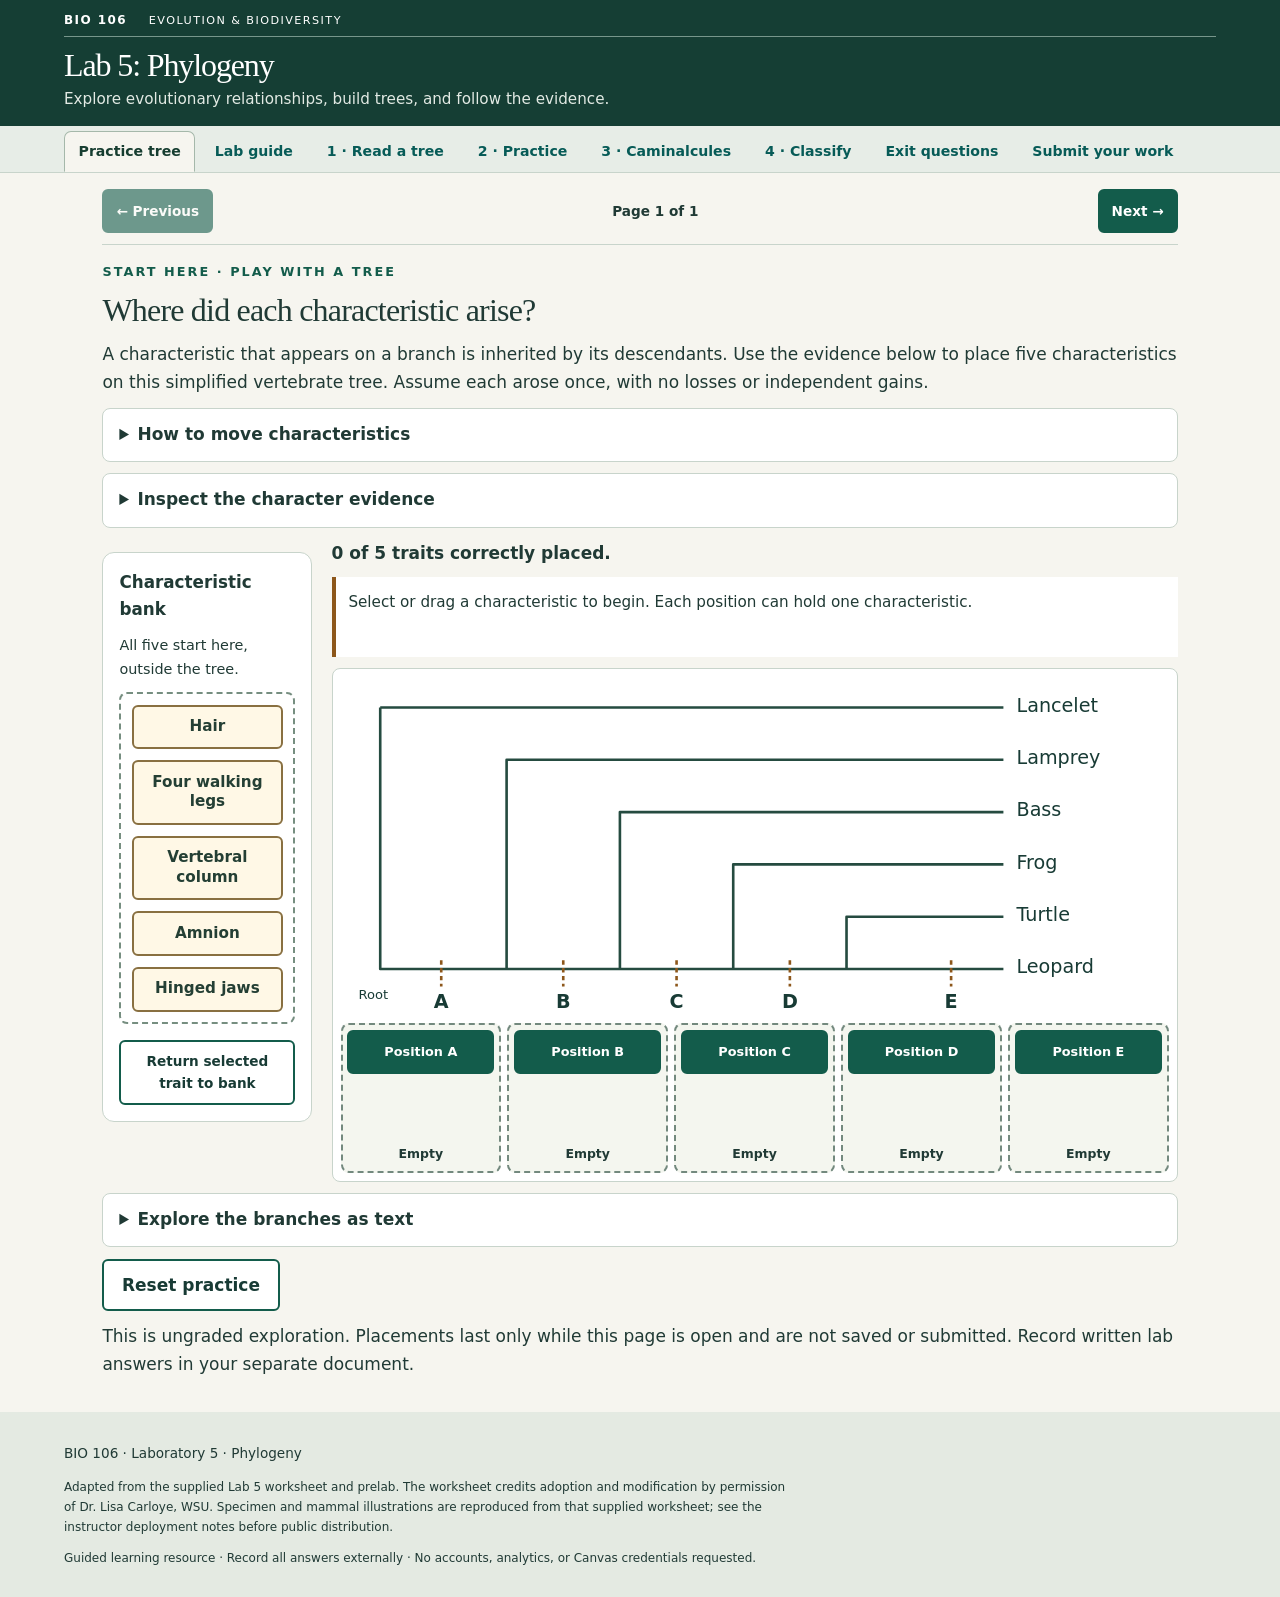
==== index.html @ 6ad08848 "Add Caminalcule tree exploration with specimen popups and hypothesis observations" ====
<!doctype html>
<html lang="en">
<head><meta charset="utf-8"><meta name="viewport" content="width=device-width, initial-scale=1"><meta name="description" content="BIO 106 interactive laboratory on phylogenetic trees, character matrices, and evolutionary hypotheses."><title>Lab 5 • Phylogeny | BIO 106</title><link rel="stylesheet" href="styles.css"><link rel="stylesheet" href="practice.css"><link rel="stylesheet" href="tabs.css"><script src="lab.js" defer></script><link rel="stylesheet" href="caminalcules.css"><script src="caminalcules.js" defer></script><script src="tabs.js" defer></script></head>
<body>
<a class="skip" href="#main">Skip to lab</a>
<header class="compact-banner"><div class="course">BIO 106 <span>EVOLUTION &amp; BIODIVERSITY</span></div><div class="hero"><h1>Lab 5: Phylogeny</h1><p class="lede">Explore evolutionary relationships, build trees, and follow the evidence.</p></div></header>
<nav aria-label="Lab sections"><a href="#warmup">Practice tree</a><a href="#start">Lab guide</a><a href="#read">1 · Read a tree</a><a href="#practice">2 · Practice</a><a href="#build">3 · Caminalcules</a><a href="#groups">4 · Classify</a><a href="#exit">Exit questions</a><a href="#submit">Submit your work</a></nav>
<main id="main">
<section id="warmup" aria-labelledby="warmup-title">
<p class="eyebrow">START HERE · PLAY WITH A TREE</p><h2 id="warmup-title">Where did each characteristic arise?</h2>
<p>A characteristic that appears on a branch is inherited by its descendants. Use the evidence below to place five characteristics on this simplified vertebrate tree. Assume each arose once, with no losses or independent gains.</p>
<details><summary>How to move characteristics</summary><p><strong>Drag a characteristic from the bank to a position A–E.</strong> Or click or tap a characteristic, then a position. With a keyboard, Tab to a characteristic and press Enter or Space, then Tab to a position and activate it. Feedback explains what your placement predicts. You can move traits again, return them to the bank, or reset.</p></details>
<details><summary>Inspect the character evidence</summary><ul><li>Vertebral column: lamprey, bass, frog, turtle, leopard.</li><li>Hinged jaws: bass, frog, turtle, leopard.</li><li>Four walking legs: frog, turtle, leopard.</li><li>Amnion: turtle, leopard.</li><li>Hair: leopard.</li></ul><p>Lancelet is the outgroup and lacks all five characteristics in this teaching dataset. Translate these observations into changes on branches.</p></details>
<noscript><p class="notice">Turn on JavaScript for moving traits and instant feedback. You can still use the evidence to work out each position externally, then compare with the labeled tree in Part 1.</p></noscript>
<div id="trait-practice-controls" hidden>
<div class="practice-workspace"><aside class="card practice-bank-panel" aria-label="Characteristics to place"><h3>Characteristic bank</h3><p>All five start here, outside the tree.</p><div id="trait-bank" class="trait-bank" aria-label="Characteristic bank"></div><button id="return-trait" type="button" class="secondary">Return selected trait to bank</button></aside><div class="practice-tree-panel">
<p id="trait-progress">0 of 5 traits correctly placed.</p><p id="trait-feedback" class="practice-feedback" role="status" aria-live="polite" aria-atomic="true">Select or drag a characteristic to begin. Each position can hold one characteristic.</p>
<div class="practice-diagram" role="region" aria-label="Practice tree with five placement positions"><div class="practice-tree">
<svg viewBox="0 0 950 390" role="img" aria-labelledby="pt-title pt-desc"><title id="pt-title">Vertebrate tree with five characteristic positions</title><desc id="pt-desc">The lancelet branches outside the vertebrates, then lamprey, bass, and frog branch in turn. Turtle and leopard are sisters. Positions A through E occur along the lower lineage from left to right. Their descendants are listed immediately after the diagram.</desc><g class="branches"><path d="M45 35V335H760M45 35H760M190 335V95H760M320 335V155H760M450 335V215H760M580 335V275H760"/></g><g class="tip-label"><text x="775" y="40">Lancelet</text><text x="775" y="100">Lamprey</text><text x="775" y="160">Bass</text><text x="775" y="220">Frog</text><text x="775" y="280">Turtle</text><text x="775" y="340">Leopard</text></g><g class="practice-guides"><path d="M115 325V355"/><text x="115" y="380" text-anchor="middle">A</text><path d="M255 325V355"/><text x="255" y="380" text-anchor="middle">B</text><path d="M385 325V355"/><text x="385" y="380" text-anchor="middle">C</text><path d="M515 325V355"/><text x="515" y="380" text-anchor="middle">D</text><path d="M700 325V355"/><text x="700" y="380" text-anchor="middle">E</text></g><text x="20" y="370" class="root-label">Root</text></svg>
<div class="trait-slot" data-trait-slot="0" style="left:12.105263157894736%"><button type="button" class="slot-target" aria-label="Place selected characteristic at A. Descendants: Lamprey, Bass, Frog, Turtle, Leopard.">Position A</button><div class="placed-trait"></div><span class="placement-status">Empty</span></div><div class="trait-slot" data-trait-slot="1" style="left:26.842105263157894%"><button type="button" class="slot-target" aria-label="Place selected characteristic at B. Descendants: Bass, Frog, Turtle, Leopard.">Position B</button><div class="placed-trait"></div><span class="placement-status">Empty</span></div><div class="trait-slot" data-trait-slot="2" style="left:40.526315789473685%"><button type="button" class="slot-target" aria-label="Place selected characteristic at C. Descendants: Frog, Turtle, Leopard.">Position C</button><div class="placed-trait"></div><span class="placement-status">Empty</span></div><div class="trait-slot" data-trait-slot="3" style="left:54.21052631578947%"><button type="button" class="slot-target" aria-label="Place selected characteristic at D. Descendants: Turtle, Leopard.">Position D</button><div class="placed-trait"></div><span class="placement-status">Empty</span></div><div class="trait-slot" data-trait-slot="4" style="left:73.68421052631578%"><button type="button" class="slot-target" aria-label="Place selected characteristic at E. Descendants: Leopard.">Position E</button><div class="placed-trait"></div><span class="placement-status">Empty</span></div>
</div></div></div></div>
<details><summary>Explore the branches as text</summary><ol><li>Position A: a gain here is inherited by Lamprey, Bass, Frog, Turtle, Leopard.</li><li>Position B: a gain here is inherited by Bass, Frog, Turtle, Leopard.</li><li>Position C: a gain here is inherited by Frog, Turtle, Leopard.</li><li>Position D: a gain here is inherited by Turtle, Leopard.</li><li>Position E: a gain here is inherited by Leopard.</li></ol><p>Follow the branching connections, not the spacing of names. Colored borders are accompanied by written status labels.</p></details>
<button id="reset-traits" type="button" class="secondary">Reset practice</button><p>This is ungraded exploration. Placements last only while this page is open and are not saved or submitted. Record written lab answers in your separate document.</p>
</div></section>

<section id="start"><p class="eyebrow">YOUR FIELD GUIDE</p><h2>From traits to evolutionary relationships</h2><p>By the end of this lab, you will interpret cladograms, distinguish ancestral and derived character states, use an outgroup, construct a character matrix and a tree, and evaluate monophyletic, paraphyletic, and polyphyletic groups. You will use homology, homoplasy, and parsimony to explain your hypotheses.</p><div class="two"><article class="card"><h3>How to work</h3><p>Open a separate answer document before you begin. Label your responses by part and question number, and create your matrices and tree drawings there. Work through the four parts in order.</p><p><strong>Type all answers outside this lab.</strong> Begin with the movable-characteristic practice tree, then follow the instructions, diagrams, and expandable explanations. Written responses stay in your separate document; practice placements are temporary and are not saved or submitted.</p></article><article class="card"><h3>Keep the original lab nearby</h3><ul><li><a href="https://wsu.instructure.com/courses/1933617/files/149938352?wrap=1" target="_blank" rel="noopener">Prelab reading (Canvas, new tab)</a></li><li><a href="https://wsu.instructure.com/courses/1933617/files/149938354?wrap=1" target="_blank" rel="noopener">Lab 5 worksheet (Canvas, new tab)</a></li></ul><p>These course files may require your WSU Canvas login. This online version adapts the worksheet activities; follow your instructor’s submission requirements.</p></article></div><h3>Before you begin</h3><p>Speciation occurs when populations become reproductively isolated and diverge. Descendants inherit traits from ancestors, but traits can also change or be lost. A phylogenetic tree is a testable hypothesis about those relationships, not a ladder of progress.</p><details><summary>Open the essential vocabulary</summary><dl><dt>Taxon (plural: taxa)</dt><dd>A named group of organisms, such as a species or genus.</dd><dt>Node</dt><dd>A branching point representing a common ancestral lineage.</dd><dt>Clade</dt><dd>An ancestor and all of its descendants. A branch can lead to a clade; a single branch alone is not the definition of a clade.</dd><dt>Sister groups</dt><dd>Two lineages that share an immediate common ancestor with each other.</dd><dt>Ancestral and derived states</dt><dd>Earlier and later states of a character relative to a particular comparison. A derived state for one group can be ancestral within a smaller group.</dd><dt>Outgroup</dt><dd>A related taxon outside the ingroup, used to help root the tree and infer ancestral states. It is not the living ancestor of the ingroup.</dd><dt>Homology</dt><dd>Similarity inherited from a common ancestor.</dd><dt>Homoplasy</dt><dd>Similarity arising through independent evolution or evolutionary reversal. Bird and bat wings as flight structures are a useful example; their underlying forelimb bones are homologous.</dd><dt>Parsimony</dt><dd>Comparing hypotheses by the number of character-state changes they require; fewer changes are preferred under this criterion, although this does not prove a tree is correct.</dd></dl></details></section>
<section id="read"><p class="eyebrow">PART 01 · INTERPRET</p><h2>Read the branches, not the tip order</h2><p>Trace two taxa back to their most recent shared node to compare relatedness. Rotating branches around a node changes the drawing, but not the relationships. Branch lengths in these cladograms do not measure time or amount of change.</p><figure class="card"><svg id="vertebrate-tree" viewBox="0 0 850 370" role="img" aria-labelledby="vt-title vt-desc"><title id="vt-title">Simplified vertebrate cladogram</title><desc id="vt-desc">Lancelet is the outgroup. Lamprey branches next, then bass, then frog. Turtle and leopard are sisters. Vertebral column arises after lancelet branches off, hinged jaws after lamprey, four walking legs after bass, amnion after frog, and hair on the leopard branch.</desc><g class="branches"><path d="M45 35V335H760M45 35H760M150 335V95H760M265 335V155H760M390 335V215H760M520 335V275H760"/></g><g class="tip-label"><text x="770" y="40">Lancelet</text><text x="770" y="100">Lamprey</text><text x="770" y="160">Bass</text><text x="770" y="220">Frog</text><text x="770" y="280">Turtle</text><text x="770" y="340">Leopard</text></g><g class="trait-label"><text x="65" y="365">Vertebral column</text><text x="190" y="315">Hinged jaws</text><text x="290" y="295">Four walking legs</text><text x="425" y="365">Amnion</text><text x="650" y="315">Hair</text></g><g class="ticks"><path d="M95 325V345M205 325V345M330 325V345M460 325V345M700 325V345"/></g></svg><figcaption>Simplified teaching tree adapted from the worksheet. Tick marks show inferred character changes. The topology is <code>(Lancelet,(Lamprey,(Bass,(Frog,(Turtle,Leopard)))))</code>.</figcaption></figure><details><summary>Read the tree as text</summary><p>The lancelet branches outside all five vertebrates. Lamprey branches outside bass, frog, turtle, and leopard. Bass branches outside frog, turtle, and leopard. Frog branches outside turtle and leopard; turtle and leopard share the most recent node shown. Vertebral column: all except lancelet. Hinged jaws: bass, frog, turtle, leopard. Four walking legs: frog, turtle, leopard. Amnion: turtle and leopard. Hair: leopard.</p><p>In this simplified dataset the lancelet has state 0 for each character: no vertebral column, no hinged jaws, no four walking legs, no amnion, and no hair. Absence is not always ancestral in other datasets.</p></details><div id="tree-checks" class="checks"><article class="check"><h3>1. Which taxon is the outgroup?</h3><p>Consider: Lancelet / Lamprey / Leopard.</p><p>Record your answer and reasoning in your separate document.</p><details><summary>Explore the explanation after you respond</summary><p>Lancelet. The lancelet branches outside the vertebrate ingroup. It helps polarize the character states.</p></details></article><article class="check"><h3>2. On the root-to-lancelet path, do any of the five mapped derived traits arise?</h3><p>Consider: Yes / No.</p><p>Record your answer and reasoning in your separate document.</p><details><summary>Explore the explanation after you respond</summary><p>No. None of the five changes is mapped on that path in this simplified tree.</p></details></article><article class="check"><h3>3. Does a vertebral column arise along the root-to-bass path?</h3><p>Consider: Yes / No.</p><p>Record your answer and reasoning in your separate document.</p><details><summary>Explore the explanation after you respond</summary><p>Yes. The bass lineage passes through the vertebral-column change.</p></details></article><article class="check"><h3>4. Does an amnion arise along the root-to-frog path?</h3><p>Consider: Yes / No.</p><p>Record your answer and reasoning in your separate document.</p><details><summary>Explore the explanation after you respond</summary><p>No. The frog branches before the amnion change in this tree.</p></details></article><article class="check"><h3>5. How should lamprey be scored for four walking legs?</h3><p>Consider: 0: absent / 1: present.</p><p>Record your answer and reasoning in your separate document.</p><details><summary>Explore the explanation after you respond</summary><p>0: absent. Lamprey retains state 0 for this character in the worksheet dataset.</p></details></article><article class="check"><h3>6. Which taxon is sister to leopard in this tree?</h3><p>Consider: Frog / Turtle / Bass.</p><p>Record your answer and reasoning in your separate document.</p><details><summary>Explore the explanation after you respond</summary><p>Turtle. Turtle and leopard share the most recent branching node shown. Tip position alone does not determine relatedness.</p></details></article></div><h3>Make the character matrix</h3><p>For this simplified tree, score each taxon: <strong>0</strong> = ancestral state (trait absent); <strong>1</strong> = derived state (trait present). Recreate the matrix below in your separate answer document and score all 30 cells. The dashes here mark cells to complete externally.</p><div class="table-wrap" tabindex="0" role="region" aria-label="Vertebrate character matrix, scroll horizontally if needed"><table><caption>Vertebrate character matrix — recreate and complete in your separate answer document</caption><thead><tr><th scope="col">Taxon</th><th scope="col">Vertebral column</th><th scope="col">Hinged jaws</th><th scope="col">Four walking legs</th><th scope="col">Amnion</th><th scope="col">Hair</th></tr></thead><tbody><tr><th scope="row">Lancelet</th><td><span aria-label="Record externally">—</span></td><td><span aria-label="Record externally">—</span></td><td><span aria-label="Record externally">—</span></td><td><span aria-label="Record externally">—</span></td><td><span aria-label="Record externally">—</span></td></tr><tr><th scope="row">Lamprey</th><td><span aria-label="Record externally">—</span></td><td><span aria-label="Record externally">—</span></td><td><span aria-label="Record externally">—</span></td><td><span aria-label="Record externally">—</span></td><td><span aria-label="Record externally">—</span></td></tr><tr><th scope="row">Bass</th><td><span aria-label="Record externally">—</span></td><td><span aria-label="Record externally">—</span></td><td><span aria-label="Record externally">—</span></td><td><span aria-label="Record externally">—</span></td><td><span aria-label="Record externally">—</span></td></tr><tr><th scope="row">Frog</th><td><span aria-label="Record externally">—</span></td><td><span aria-label="Record externally">—</span></td><td><span aria-label="Record externally">—</span></td><td><span aria-label="Record externally">—</span></td><td><span aria-label="Record externally">—</span></td></tr><tr><th scope="row">Turtle</th><td><span aria-label="Record externally">—</span></td><td><span aria-label="Record externally">—</span></td><td><span aria-label="Record externally">—</span></td><td><span aria-label="Record externally">—</span></td><td><span aria-label="Record externally">—</span></td></tr><tr><th scope="row">Leopard</th><td><span aria-label="Record externally">—</span></td><td><span aria-label="Record externally">—</span></td><td><span aria-label="Record externally">—</span></td><td><span aria-label="Record externally">—</span></td><td><span aria-label="Record externally">—</span></td></tr></tbody></table></div><details><summary>Explore how to check your matrix</summary><p>Trace each taxon from the root to its tip. Score 1 only if the path passes a mapped gain of the character. For example, bass has a vertebral column and hinged jaws but lacks the other three mapped traits in this dataset.</p></details><h3>Explain your inference</h3><p>In your separate document, explain how the outgroup helps you infer which states are ancestral.</p></section>
<section id="practice"><p class="eyebrow">PART 02 · INVESTIGATE</p><h2>Try the NOVA Evolution Lab</h2><p>The worksheet asks you to complete <strong>Missions 1 and 2</strong>. Open the activity, use guest access if available, and inspect traits with the magnifying glass. The original worksheet describes filled circles and a sidebar question as signs of a completed tree; the external interface may change.</p><p><a class="button" href="https://www.pbs.org/wgbh/nova/labs/lab/evolution/" target="_blank" rel="noopener">Open NOVA Evolution Lab ↗ <span class="sr-only">(new tab)</span></a></p><p>Capture evidence of both missions and upload it with your response file in Canvas. This lab does not upload or store screenshots.</p><h3>Record externally</h3><ol><li>Record completion evidence or screenshot file names for Missions 1 and 2.</li><li>Describe one tree you revised. Which trait changed your hypothesis?</li></ol><details><summary>If NOVA is unavailable or inaccessible</summary><p>Contact your instructor to agree on equivalent evidence. The guided activities here support tree interpretation and character-matrix practice, but do not certify NOVA mission completion. Describe the barrier and the work you completed in your separate answer document; do not record a mission as complete unless you completed it.</p></details></section>
<section id="build"><p class="eyebrow">PART 03 · CONSTRUCT</p><h2>Meet the Caminalcules</h2><p>These fictional organisms let you reason from visible evidence. Taxon A is the outgroup. Inspect each taxon on the left, then assign taxa to the tree on the right. Compare the observations and try alternative arrangements. There is no single graded placement: defend your hypothesis with evidence.</p><noscript><div class="specimens" id="specimens"><figure class="specimen"><img src="assets/image7.png" alt="Caminalcule A. See the text observation guide below for a feature description." loading="lazy"><figcaption>Taxon A · Outgroup</figcaption></figure><figure class="specimen"><img src="assets/image8.png" alt="Caminalcule I. See the text observation guide below for a feature description." loading="lazy"><figcaption>Taxon I</figcaption></figure><figure class="specimen"><img src="assets/image10.png" alt="Caminalcule G. See the text observation guide below for a feature description." loading="lazy"><figcaption>Taxon G</figcaption></figure><figure class="specimen"><img src="assets/image9.png" alt="Caminalcule F. See the text observation guide below for a feature description." loading="lazy"><figcaption>Taxon F</figcaption></figure><figure class="specimen"><img src="assets/image11.png" alt="Caminalcule E. See the text observation guide below for a feature description." loading="lazy"><figcaption>Taxon E</figcaption></figure><figure class="specimen"><img src="assets/image12.png" alt="Caminalcule D. See the text observation guide below for a feature description." loading="lazy"><figcaption>Taxon D</figcaption></figure></div><details><summary>Text observation guide for the specimens</summary><p>Use these descriptions alongside the images. They describe visible features, not a predetermined evolutionary order. If a feature is ambiguous, record uncertainty rather than inventing a state.</p><ul><li><strong>A:</strong> elongated oval body, one narrow stalk ending in a rectangular tip, small side protrusion, short dark curved body mark, dotted body edge; no visible rear flippers.</li><li><strong>I:</strong> oval body with long pointed projections around a central head, dark head spots, short curved body mark, dotted body edge, broad divided rear appendage.</li><li><strong>G:</strong> similar pointed head projections and central spotted head, short curved body mark, dotted body edge, two narrow pointed rear appendages.</li><li><strong>F:</strong> elongated body with two large dark bars and several small round body spots, a round-tipped stalk and branching head appendage, dotted edge, small lobed rear appendages.</li><li><strong>E:</strong> elongated body with two large dark bars and small round body spots, branching appendages on both sides of the head, dotted edge, small lobed rear appendages.</li><li><strong>D:</strong> elongated body with two large dark bars and several irregular dark body patches, branching appendages on both sides of the head, dotted edge, small lobed rear appendages.</li></ul></details><p>JavaScript is required to assign taxa and receive observations. Use these specimens to draw a hypothesis externally.</p></noscript>
<div id="cam-explorer" hidden>
<details><summary>How to explore and read the observations</summary><p>Hover over or focus a taxon for its description; tap selects it and shows its description. Press Escape to dismiss a popup. Drag a taxon onto a tip, or select the taxon and then activate a tip with click, tap, Enter, or Space. You can move taxa between tips and return them to the bank.</p><p>Tip 1 is the outgroup branch. Change the branching pattern to compare three possible scaffolds; these examples do not cover every possible tree. Keep written reasoning, your own matrix, and your final tree in your separate document. Placements are temporary.</p><p>Observations use five illustrative binary characters: rear appendages, pointed head projections, two dark body bars, small round body spots, and branching appendages on both sides of the head. These are provisional visual scores, not an answer key. They omit differences such as broad versus narrow rear appendages. Recheck features against the images and your own definitions.</p></details>
<div class="cam-workspace"><aside aria-label="Caminalcule taxon bank"><div id="cam-bank" class="cam-bank"></div><div class="cam-bank-actions"><button id="cam-return" type="button" class="secondary">Return selected taxon</button><button id="cam-reset" type="button" class="secondary">Reset exploration</button></div></aside>
<div class="cam-tree-area"><div class="cam-shape-controls"><button id="cam-shape" type="button" class="secondary">Change branching pattern</button><span id="cam-shape-label"></span></div><div id="cam-canvas" class="cam-canvas"></div><details><summary>Read the current tree as text</summary><div id="cam-tree-text"></div></details></div></div>
<div id="cam-observations" class="cam-feedback" role="status" aria-live="polite" aria-atomic="true"></div></div><h3>1. Define observable characters</h3><p>Choose up to eight binary characters; use as many as you need. Define both states precisely. Example: “rear appendages: 0 = absent, 1 = present.” Do not equate 0 with ancestral until you have compared the outgroup. Avoid counting the same feature twice.</p><p>In your separate document, number your characters and list each character name, its state 0 definition, and its state 1 definition.</p><h3>2. Score your specimens</h3><p>Recreate this matrix in your separate document. Score 0 or 1 using your definitions, or “?” for unknown or uncertain. Columns correspond to your numbered characters; omit unused columns.</p><div class="table-wrap" tabindex="0" role="region" aria-label="Caminalcule character matrix, scroll horizontally if needed"><table><caption>Caminalcule character matrix — recreate and complete in your separate answer document</caption><thead><tr><th scope="col">Taxon</th><th scope="col">Character 1</th><th scope="col">Character 2</th><th scope="col">Character 3</th><th scope="col">Character 4</th><th scope="col">Character 5</th><th scope="col">Character 6</th><th scope="col">Character 7</th><th scope="col">Character 8</th></tr></thead><tbody><tr><th scope="row">A</th><td><span aria-label="Record externally">—</span></td><td><span aria-label="Record externally">—</span></td><td><span aria-label="Record externally">—</span></td><td><span aria-label="Record externally">—</span></td><td><span aria-label="Record externally">—</span></td><td><span aria-label="Record externally">—</span></td><td><span aria-label="Record externally">—</span></td><td><span aria-label="Record externally">—</span></td></tr><tr><th scope="row">I</th><td><span aria-label="Record externally">—</span></td><td><span aria-label="Record externally">—</span></td><td><span aria-label="Record externally">—</span></td><td><span aria-label="Record externally">—</span></td><td><span aria-label="Record externally">—</span></td><td><span aria-label="Record externally">—</span></td><td><span aria-label="Record externally">—</span></td><td><span aria-label="Record externally">—</span></td></tr><tr><th scope="row">G</th><td><span aria-label="Record externally">—</span></td><td><span aria-label="Record externally">—</span></td><td><span aria-label="Record externally">—</span></td><td><span aria-label="Record externally">—</span></td><td><span aria-label="Record externally">—</span></td><td><span aria-label="Record externally">—</span></td><td><span aria-label="Record externally">—</span></td><td><span aria-label="Record externally">—</span></td></tr><tr><th scope="row">F</th><td><span aria-label="Record externally">—</span></td><td><span aria-label="Record externally">—</span></td><td><span aria-label="Record externally">—</span></td><td><span aria-label="Record externally">—</span></td><td><span aria-label="Record externally">—</span></td><td><span aria-label="Record externally">—</span></td><td><span aria-label="Record externally">—</span></td><td><span aria-label="Record externally">—</span></td></tr><tr><th scope="row">E</th><td><span aria-label="Record externally">—</span></td><td><span aria-label="Record externally">—</span></td><td><span aria-label="Record externally">—</span></td><td><span aria-label="Record externally">—</span></td><td><span aria-label="Record externally">—</span></td><td><span aria-label="Record externally">—</span></td><td><span aria-label="Record externally">—</span></td><td><span aria-label="Record externally">—</span></td></tr><tr><th scope="row">D</th><td><span aria-label="Record externally">—</span></td><td><span aria-label="Record externally">—</span></td><td><span aria-label="Record externally">—</span></td><td><span aria-label="Record externally">—</span></td><td><span aria-label="Record externally">—</span></td><td><span aria-label="Record externally">—</span></td><td><span aria-label="Record externally">—</span></td><td><span aria-label="Record externally">—</span></td></tr></tbody></table></div><h3>TA check-in</h3><p>Discuss your character definitions and scores with your TA before building the tree. Record feedback and revisions in your separate document.</p><h3>3. Record your branching hypothesis</h3><ol><li>In your answer document, drawing tool, or on paper, start with the six taxa. Keep A separate as the outgroup.</li><li>Use your matrix to identify a pair supported as sister taxa. Connect them at a node.</li><li>Compare the remaining taxa and clades. Join two lineages at each node; revise your hypothesis as needed.</li><li>Join A to the ingroup at the root. Label every taxon and node.</li><li>Add tick marks and labels for character-state changes on internal and terminal branches. Identify each branch by its descendant taxa.</li></ol><details><summary>Explore how tree notation works</summary><p>In the example <code>(Outgroup,((P,Q),R))</code>, P and Q are sisters. Their clade is sister to R, and the outgroup branches outside all three. These placeholder taxa demonstrate notation; they do not prescribe a Caminalcule answer.</p></details><h3>4. Test and explain your hypothesis</h3><ol><li>Count the character-state changes required by your tree. Compare a competing topology using the same character scores and the parsimony criterion.</li><li>Identify any convergence or reversal, or explain why none is required. Explain how unknown scores limit your conclusions.</li><li>Predict a trait combination for a newly discovered Caminalcule that would support placement in one of your clades. What evidence could challenge your tree?</li></ol><p>Include the labeled tree, character mapping, comparison, and prediction in your separate answer document.</p></section>
<section id="groups"><p class="eyebrow">PART 04 · CLASSIFY</p><h2>Which groups tell an evolutionary story?</h2><p><strong>Monophyletic:</strong> an ancestor and all descendants. <strong>Paraphyletic:</strong> an ancestor and some, but not all, descendants. <strong>Polyphyletic:</strong> a grouping assembled from separate lineages that excludes their most recent common ancestor as a member. All organisms ultimately share ancestry; polyphyletic does not mean “no common ancestor.”</p><figure class="card"><img src="assets/image14.jpeg" alt="Mammal tree with even-toed ungulates, hippopotamuses, cetaceans, seals, bears, and other carnivores. Complete relationships and highlighted groups are described below." class="mammals"><figcaption>Worksheet mammal example. Read the descriptions below for the relationships and grouping boundaries.</figcaption></figure><p>The tree separates an ungulate lineage from a carnivore lineage. Within the ungulate lineage, other even-toed ungulates are sister to hippopotamuses plus cetaceans. Within carnivores, seals are sister to bears plus other carnivores. All three ungulate tips plus their ancestor form a clade. Excluding cetaceans from that group makes it paraphyletic. Grouping cetaceans with seals for aquatic adaptations makes a polyphyletic group.</p><div id="group-checks" class="checks"><article class="check"><h3>1. Other even-toed ungulates + hippopotamuses + cetaceans, including their ancestor:</h3><p>Consider: Monophyletic / Paraphyletic / Polyphyletic.</p><p>Record your answer and reasoning in your separate document.</p><details><summary>Explore the explanation after you respond</summary><p>Monophyletic. This includes the ancestor and all descendants of that node in the example.</p></details></article><article class="check"><h3>2. That same ancestral group with cetaceans excluded:</h3><p>Consider: Monophyletic / Paraphyletic / Polyphyletic.</p><p>Record your answer and reasoning in your separate document.</p><details><summary>Explore the explanation after you respond</summary><p>Paraphyletic. The grouping retains the ancestor but leaves out a descendant lineage.</p></details></article><article class="check"><h3>3. Cetaceans + seals grouped by independently evolved aquatic adaptations:</h3><p>Consider: Monophyletic / Paraphyletic / Polyphyletic.</p><p>Record your answer and reasoning in your separate document.</p><details><summary>Explore the explanation after you respond</summary><p>Polyphyletic. This grouping combines separate lineages using homoplastic features and excludes their most recent common ancestor as a group member.</p></details></article><article class="check"><h3>4. Hair inherited by humans and dogs from their common ancestor is:</h3><p>Consider: Homology / Homoplasy.</p><p>Record your answer and reasoning in your separate document.</p><details><summary>Explore the explanation after you respond</summary><p>Homology. Their hair is similar because of inheritance from a shared ancestor.</p></details></article><article class="check"><h3>5. A lineage loses a derived feature and returns to an earlier state. This is:</h3><p>Consider: A reversal, a form of homoplasy / Proof it is the outgroup.</p><p>Record your answer and reasoning in your separate document.</p><details><summary>Explore the explanation after you respond</summary><p>A reversal, a form of homoplasy. An ancestral-looking state can arise through reversal. Outgroup status depends on relationships, not appearance alone.</p></details></article></div><h3>Record externally</h3><ol><li>List the taxonomic ranks from most to least inclusive, starting with Domain and Kingdom.</li><li>Explain why modern classifications aim to recognize monophyletic groups.</li></ol><details><summary>Review the rank order after you respond</summary><p>Domain → Kingdom → Phylum → Class → Order → Family → Genus → Species.</p></details></section>
<section id="exit"><p class="eyebrow">EXIT QUESTIONS · APPLY</p><h2>Use evidence to explain your tree</h2><p>Write these responses in your separate document for instructor review. There is no answer reveal for these questions. This is a redrawn version of the worksheet’s A–G topology with <strong>explicit node and trait labels</strong> for the online questions.</p><figure class="card"><svg viewBox="0 0 800 370" role="img" aria-labelledby="exit-title exit-desc"><title id="exit-title">Exit question tree with seven taxa</title><desc id="exit-desc">Node 1 splits A from all other taxa. Node 2 splits B plus C from D plus E plus F plus G. Node 3 splits B from C. Node 4 splits G from D plus E plus F. Node 5 splits F from D plus E. Node 6 splits D from E. Trait 1 arises on the branch from node 2 to node 4. Trait 2 arises on the branch from node 5 to node 6.</desc><g class="branches"><path d="M50 40V330H400V285M50 40H90M400 285H200V90M200 90H160V40M200 90H240V40M400 285H570V235M570 235H730V40M570 235H490V180M490 180H650V40M490 180H410V90M410 90H370V40M410 90H450V40"/></g><g class="tip-label"><text x="83" y="28">A</text><text x="153" y="28">B</text><text x="233" y="28">C</text><text x="363" y="28">D</text><text x="443" y="28">E</text><text x="643" y="28">F</text><text x="723" y="28">G</text></g><g class="node-label"><text x="410" y="350">Node 1</text><text x="405" y="280">Node 2</text><text x="165" y="120">Node 3</text><text x="580" y="255">Node 4</text><text x="500" y="200">Node 5</text><text x="375" y="80">Node 6</text></g><g class="ticks"><path d="M475 275V295M400 135H420"/></g><g class="trait-label"><text x="470" y="315">Trait 1</text><text x="425" y="145">Trait 2</text></g></svg><figcaption>Topology: <code>(A,((B,C),(((D,E),F),G)))</code>. Trait 1 occurs between nodes 2 and 4; trait 2 between nodes 5 and 6. Assume no losses or independent gains of these traits.</figcaption></figure><details><summary>Node relationships in text</summary><ul><li>Node 1: A and the lineage containing B–G.</li><li>Node 2: the B–C lineage and the D–G lineage.</li><li>Node 3: B and C.</li><li>Node 4: G and the D–E–F lineage.</li><li>Node 5: F and the D–E lineage.</li><li>Node 6: D and E.</li></ul></details><ol><li>Which node is the most recent common ancestor of B and C?</li><li>Which node is the most recent common ancestor of A and B?</li><li>Which species is the outgroup? Explain how you know.</li><li>List all species that inherit trait 1.</li><li>List all species that inherit trait 2.</li><li>Which species is/are most closely related to E? Explain using the node relationships.</li><li>Which species is/are most closely related to F? Explain why tip spacing does not determine the answer.</li><li>Define a monophyletic group on this tree. List every taxon and labeled node included, and explain its boundary.</li><li>Define a paraphyletic group on this tree. List its taxa and included nodes, and identify the excluded descendant lineage(s).</li><li>Propose a polyphyletic grouping on this tree. List its taxa and any included nodes, identify the excluded common ancestral node, and explain your reasoning.</li></ol></section>
<section id="submit"><p class="eyebrow">FINISH · SUBMIT YOUR EVIDENCE</p><h2>Bring your reasoning to Canvas</h2><p>Review your separate answer document. Include labeled responses for each part, both character matrices, your Caminalcule tree with mapped changes, your parsimony comparison and prediction, and all exit responses.</p><p>Save that document and submit it through your Canvas assignment with NOVA Missions 1 and 2 evidence and any additional materials your instructor requests. Follow your instructor’s file-format and submission requirements.</p><p>This lab page contains no response fields and does not collect, store, or submit student answers.</p></section>
</main><footer><p>BIO 106 · Laboratory 5 · Phylogeny</p><p>Adapted from the supplied Lab 5 worksheet and prelab. The worksheet credits adoption and modification by permission of Dr. Lisa Carloye, WSU. Specimen and mammal illustrations are reproduced from that supplied worksheet; see the instructor deployment notes before public distribution.</p><p>Guided learning resource · Record all answers externally · No accounts, analytics, or Canvas credentials requested.</p></footer>
</body></html>
---- styles.css ----
:root{color-scheme:light;--ink:#183b35;--accent:#135c4b;--paper:#f6f5ef;--line:#c8d4cb;--gold:#efbe62}*{box-sizing:border-box}html{scroll-behavior:auto;scroll-padding-top:1rem}body{margin:0;background:var(--paper);color:#203a35;font:17px/1.65 system-ui,-apple-system,"Segoe UI",sans-serif}a{color:#075b57;text-underline-offset:.2em}a:hover{text-decoration-thickness:3px}button,input,select,textarea{font:inherit}button,.button{display:inline-block;min-height:44px;padding:.65rem 1.1rem;border:2px solid var(--accent);border-radius:6px;background:var(--accent);color:white;font-weight:650;text-decoration:none;cursor:pointer}button:hover,.button:hover{background:#0b4437}button:disabled{opacity:.6;cursor:not-allowed}button.secondary{background:white;color:var(--ink)}:focus-visible{outline:3px solid #974700;outline-offset:4px}.skip{position:absolute;left:1rem;top:-100px;z-index:10;background:white;padding:1rem}.skip:focus{top:1rem}header{position:relative;overflow:hidden;background:#153e34;color:#fff;padding:2rem max(5vw,1.2rem) 4rem}.course{font-weight:800;letter-spacing:.12em;border-bottom:1px solid #77968b;padding-bottom:1.3rem}.course span{font-weight:400;font-size:.75rem;margin-left:1rem}.hero{position:relative;z-index:1;max-width:680px;padding-top:2.2rem}.eyebrow{font-size:.8rem;letter-spacing:.16em;font-weight:800;color:var(--accent);margin:0 0 .8rem}header .eyebrow{color:#f4ce87}h1{font:clamp(3rem,6.5vw,5.5rem)/1.04 Georgia,serif;letter-spacing:-.035em;margin:0 0 1.4rem}h2{font:clamp(1.9rem,3.3vw,2.7rem)/1.16 Georgia,serif;margin:.2rem 0 1.4rem;letter-spacing:-.025em}h3{font-size:1.18rem;margin:1.8rem 0 .6rem}.lede{max-width:580px;font-size:1.16rem;color:#e2eae4}.tags{display:flex;gap:.7rem;flex-wrap:wrap;margin-top:1.8rem}.tags span{border:1px solid #8aa89c;border-radius:30px;padding:.25rem 1rem;font-size:.85rem}.hero-tree{position:absolute;right:3%;bottom:20px;width:36%;max-width:440px;opacity:.28}.hero-tree path{fill:none;stroke:#dfc288;stroke-width:3}.hero-tree circle{fill:#efbe62}nav{display:flex;gap:1.1rem;flex-wrap:wrap;padding:1.2rem max(5vw,1.2rem);background:#fff;border-bottom:1px solid var(--line);font-size:.88rem;font-weight:700}nav a{padding:.3rem 0}main{max-width:1120px;margin:auto;padding:0 1.4rem}section{padding:3.8rem 0;border-bottom:1px solid var(--line)}section>p{max-width:85ch}.two{display:grid;grid-template-columns:1fr 1fr;gap:1.2rem}.card{background:#fff;border:1px solid var(--line);border-radius:12px;padding:1.5rem;margin:1.4rem 0}.card h3:first-child{margin-top:0}figure{margin:1.5rem 0}figcaption{font-size:.9rem;margin-top:1rem;color:#445c55}svg{width:100%;height:auto}.branches path{fill:none;stroke:#254b40;stroke-width:3;stroke-linejoin:round}.ticks path{stroke:#a9541a;stroke-width:5}.tip-label{font:17px system-ui;fill:#183b35}.trait-label{font:14px system-ui;fill:#794014}.node-label{font:14px system-ui;fill:#183b35}code{white-space:normal;overflow-wrap:anywhere;font-size:.92em}details{border:1px solid var(--line);border-radius:8px;padding:1rem 1.2rem;margin:1.3rem 0;background:#fff}summary{cursor:pointer;font-weight:700;min-height:30px}dt{font-weight:750;margin-top:1rem}dd{margin-left:0}.checks{display:grid;grid-template-columns:1fr 1fr;gap:1rem}.check{border-left:4px solid #b9c9bc;background:#fff;padding:1.2rem}.check fieldset{border:0;padding:0;margin:0}.check legend{font-weight:700;margin-bottom:.7rem}.option{display:block;font-weight:400;margin:.4rem 0}.option input{margin-right:.6rem}.feedback{margin-bottom:0;font-weight:600}.table-wrap{overflow-x:auto;margin:1.2rem 0;border:1px solid var(--line);border-radius:8px}table{border-collapse:collapse;width:100%;background:#fff}caption{text-align:left;padding:1rem;font-weight:750;background:#e6eee7}th,td{border:1px solid var(--line);padding:.65rem;text-align:center}th[scope=row]{text-align:left}th{font-size:.9rem}td select{min-width:60px}label{display:block;font-weight:650;margin:1.2rem 0 .45rem}textarea,input:not([type=checkbox]):not([type=radio]),select{border:1px solid #748d83;border-radius:5px;background:#fff;color:#203a35;padding:.6rem}textarea,input:not([type=checkbox]):not([type=radio]){width:100%;max-width:100%}textarea{resize:vertical;min-height:90px}input[type=checkbox],input[type=radio]{width:20px;height:20px;vertical-align:middle;accent-color:var(--accent)}.actions{display:flex;flex-wrap:wrap;gap:.7rem;margin:1rem 0}.specimens{display:grid;grid-template-columns:repeat(3,1fr);gap:1rem}.specimen{background:#fff;border:1px solid var(--line);border-radius:10px;padding:1rem;text-align:center}.specimen img{width:100%;height:220px;object-fit:contain}.specimen figcaption{font-weight:750;color:var(--ink)}.char-row{display:grid;grid-template-columns:2rem 1fr 1fr 1fr;gap:.7rem;align-items:end;margin:.7rem 0}.char-row label{font-size:.85rem;margin:0}.char-row input{font-size:.95rem}.mammals{display:block;max-width:600px;width:100%;margin:auto;image-rendering:auto}#cam-tree ul{border-left:2px solid #87a494;padding-left:1.7rem;margin:.4rem 0;list-style:none}#cam-tree li{padding:.25rem 0}#cam-tree .tree-node{font-weight:700}footer{background:#e4eae2;padding:2rem max(5vw,1.2rem);font-size:.85rem}footer p{max-width:95ch}.notice{background:#fff0ce;padding:1rem;border:2px solid #966423}.sr-only{position:absolute;width:1px;height:1px;padding:0;margin:-1px;overflow:hidden;clip:rect(0,0,0,0);white-space:nowrap;border:0}@media(max-width:720px){.two,.checks{grid-template-columns:1fr}.hero-tree{opacity:.12;width:70%;right:-15%}.course span{display:block;margin:.5rem 0 0}.specimens{grid-template-columns:1fr 1fr}.char-row{grid-template-columns:2rem 1fr}.char-row label{grid-column:2}header{padding-bottom:2.5rem}section{padding:2.5rem 0}.card{padding:1rem}}@media(max-width:420px){.specimens{grid-template-columns:1fr}}@media print{body{background:white;color:black;font-size:11pt}header{background:white;color:black;padding:0}.course,.tags,.hero-tree,nav,.skip,button,.button,#restore,label[for=restore],#confirm-clear{display:none}header .eyebrow,.lede{color:black}h1{font-size:30pt}main{padding:0}section{padding:1rem 0;break-before:auto}h2,h3{break-after:avoid}.card,figure,.check{break-inside:avoid;border-color:#aaa}textarea{height:auto;min-height:5rem;overflow:visible}.print-answer{white-space:pre-wrap;border:1px solid #aaa;padding:.6rem;overflow-wrap:anywhere}details{display:block}footer{background:white}svg{max-height:340px}.table-wrap{overflow:visible}th,td{padding:.3rem}.checks{display:block}.specimen img{height:140px}}
/* Compact course banner keeps the activity near the top of the page. */
@media screen{
  header.compact-banner{padding:.75rem max(5vw,1.2rem) 1rem}
  .compact-banner .course{font-size:.75rem;line-height:1.4;padding-bottom:.45rem}
  .compact-banner .course span{font-size:.7rem}
  .compact-banner .hero{padding-top:.6rem;max-width:none}
  .compact-banner h1{font-size:clamp(1.6rem,3vw,2rem);line-height:1.15;margin:0}
  .compact-banner .lede{font-size:.95rem;line-height:1.4;margin:.35rem 0 0;max-width:none}
  nav{padding:.6rem max(5vw,1.2rem);gap:.35rem 1.1rem}
}
---- practice.css ----
.practice-workspace{display:grid;grid-template-columns:210px minmax(0,1fr);gap:1.2rem;align-items:start}
.practice-bank-panel.card{margin:0;padding:1rem}
.practice-bank-panel h3{font-size:1.05rem}
.practice-bank-panel p{font-size:.9rem}
.practice-bank-panel>button{width:100%;font-size:.85rem;padding:.5rem}
.trait-bank{display:flex;flex-direction:column;gap:.7rem;min-height:80px;padding:.65rem;border:2px dashed #768e80;border-radius:8px;margin-bottom:1rem}
.trait-bank .trait-token{width:100%;padding:.65rem .4rem;font-size:.95rem}
.practice-tree-panel{min-width:0}
.practice-tree-panel #trait-progress{margin-top:0;font-weight:700}
.trait-token{background:#fff8e6;color:#243f34;border-color:#897041;cursor:grab;white-space:normal;line-height:1.3}
.trait-token:hover{background:#f6e4b6;color:#243f34}
.trait-token[aria-pressed=true]{background:#193f34;color:#fff;outline:3px solid #974700;outline-offset:3px}
.practice-tree{display:grid;grid-template-columns:repeat(5,minmax(0,1fr));gap:.4rem;min-width:0;background:#fff;padding:.5rem;border:1px solid var(--line);border-radius:8px}
.practice-tree svg{display:block;grid-column:1/-1;width:100%;height:auto}
.practice-tree .tip-label{font-size:22px}
.practice-guides text{fill:#183b35;font:700 22px system-ui}
.practice-guides path{stroke:#8d571b;stroke-width:3;stroke-dasharray:5 4;fill:none}
.root-label{font:15px system-ui;fill:#183b35}
.trait-slot{min-width:0;min-height:150px;border:2px dashed #73897e;border-radius:8px;background:#f4f6ef;padding:.3rem;text-align:center}
.slot-target{font-size:.8rem;padding:.35rem .1rem;width:100%;overflow-wrap:anywhere}
.placed-trait{min-height:56px;margin:.5rem 0}
.placed-trait .trait-token{width:100%;padding:.4rem .15rem;font-size:.8rem;overflow-wrap:anywhere}
.placement-status{display:block;font-size:.78rem;font-weight:700;line-height:1.3}
.placement-correct{border:3px solid #176346;background:#edf6ed}
.placement-incorrect{border:3px solid #995319;background:#fff4e9}
.practice-feedback{padding:.8rem;border-left:4px solid #8d571b;background:#fff;min-height:5rem;font-size:.95rem}
@media(max-width:800px){.practice-workspace{grid-template-columns:170px minmax(0,1fr);gap:.7rem}.practice-bank-panel.card{padding:.7rem}.practice-tree{grid-template-columns:repeat(3,minmax(0,1fr))}}
@media(max-width:560px){.practice-workspace{grid-template-columns:minmax(0,1fr)}.practice-tree{grid-template-columns:repeat(2,minmax(0,1fr))}.practice-tree .tip-label{font-size:26px}}
@media print{#warmup .table-wrap{overflow:hidden}.practice-tree{min-width:0}.trait-slot{display:none}.practice-tree svg{max-height:none}.practice-feedback{display:none}}
---- tabs.css ----
[hidden]{display:none!important}
.tabbed-lab nav[role=tablist]{gap:.3rem;padding-top:.3rem;padding-bottom:0;background:#e7ede7;align-items:stretch}
[role=tab]{padding:.65rem .85rem;border:1px solid transparent;border-radius:7px 7px 0 0;text-decoration:none;line-height:1.3}
[role=tab][aria-selected=true]{background:var(--paper);border-color:#a5b8aa;border-bottom-color:var(--paper);color:#163d30}
[role=tab]:hover{background:#d7e3d8}
.tabbed-lab section{padding:1rem 0 1.5rem;border:0;min-width:0}
.page-controls{display:flex;gap:1rem;align-items:center;justify-content:space-between;margin:0 0 1rem;padding-bottom:.65rem;border-bottom:1px solid var(--line)}
.page-controls button{font-size:.85rem;padding:.35rem .75rem;min-height:44px}
.page-controls span{font-size:.85rem;font-weight:650}
.lab-page h2{font-size:clamp(1.5rem,2.7vw,2rem);margin-bottom:.7rem}
.lab-page>h3:first-child{margin-top:.4rem}
.lab-page p{margin:.65rem 0}
.lab-page .card{margin:.8rem 0;padding:1rem}
.lab-page details{margin:.7rem 0;padding:.7rem 1rem}
.lab-page figure svg{display:block;max-height:310px}
.lab-page .specimen img{height:140px}
.lab-page .mammals{max-height:280px;object-fit:contain}
.tabbed-lab footer{padding:1rem max(5vw,1.2rem)}
.tabbed-lab footer p:not(:first-child){font-size:.75rem}
.lab-page .practice-tree svg{max-height:none}
@media print{.page-controls{display:none}.lab-page{break-before:page}.tabbed-lab section{padding:1rem 0}}
---- caminalcules.css ----
.cam-workspace{display:grid;grid-template-columns:190px minmax(0,1fr);gap:1rem;align-items:start}
.cam-bank{display:flex;flex-direction:column;gap:.4rem;min-height:100px;border:2px dashed #81998a;padding:.5rem;border-radius:8px}
.taxon-card{position:relative;min-width:0}
.taxon-token{display:flex;align-items:center;gap:.5rem;width:100%;padding:.3rem;background:white;color:#183b35;border:1px solid #81998a;font-size:.85rem;line-height:1.2;text-align:left;cursor:grab}
.taxon-token img{width:42px;height:50px;object-fit:contain;background:white}
.taxon-token:hover{background:#eef4ec;color:#183b35}
.taxon-token[aria-pressed=true]{outline:3px solid #974700;outline-offset:2px;background:#f8edd0}
.taxon-description{display:none;position:absolute;left:0;top:100%;z-index:20;width:min(290px,75vw);padding:.8rem;background:#173d33;color:white;border:2px solid #ebd699;border-radius:6px;font-size:.9rem;line-height:1.5;box-shadow:0 4px 12px #0003;text-align:left}
.taxon-card:hover>.taxon-description,.taxon-card:focus-within>.taxon-description{display:block}
.taxon-card.dismissed>.taxon-description{display:none}
.cam-tree-area{min-width:0}
.cam-canvas{position:relative;aspect-ratio:800/450;background:white;border:1px solid var(--line);border-radius:8px}
.lab-page .cam-canvas svg{display:block;position:absolute;inset:0;width:100%;height:100%;max-height:none}
.cam-branch{stroke:#264b3d;stroke-width:3;fill:none}
.cam-tip{position:absolute;left:71.25%;right:1%;display:flex;align-items:center;gap:.3rem;transform:translateY(-50%);min-height:44px}
.cam-tip-target{font-size:.75rem;padding:.3rem;min-width:44px;flex:none}
.cam-tip .taxon-card{flex:1}
.cam-tip .taxon-token{font-size:.75rem;padding:.15rem;gap:.15rem}
.cam-tip .taxon-token img{width:26px;height:36px}
.cam-tip .taxon-description{left:auto;right:0}
.cam-empty{font-size:.8rem;color:#526b60}
.cam-bank-actions button{font-size:.8rem;padding:.4rem;width:100%;margin:.4rem 0}
.cam-feedback{border-left:4px solid #a07130;background:#fff;padding:.7rem 1rem;margin-top:1rem;font-size:.9rem}
.cam-feedback p{margin:.5rem 0}
.cam-shape-controls{display:flex;gap:.6rem;align-items:center;flex-wrap:wrap;margin-bottom:.7rem;font-size:.85rem}
.cam-shape-controls button{padding:.4rem;font-size:.8rem}
@media(max-width:650px){.cam-workspace{grid-template-columns:120px minmax(0,1fr);gap:.5rem}.taxon-token{flex-direction:column;font-size:.8rem}.taxon-token img{height:40px}.cam-canvas{min-height:440px}.cam-canvas svg{height:440px!important}.cam-tip{left:64%;flex-direction:column;gap:0}.cam-tip .taxon-token{flex-direction:row}.cam-tip .taxon-token img{display:none}.cam-tip .taxon-description{width:220px}.cam-tip-target{min-height:30px}}
@media print{.taxon-description{display:none!important}.cam-shape-controls,.cam-bank-actions{display:none}.cam-workspace{grid-template-columns:160px 1fr}}
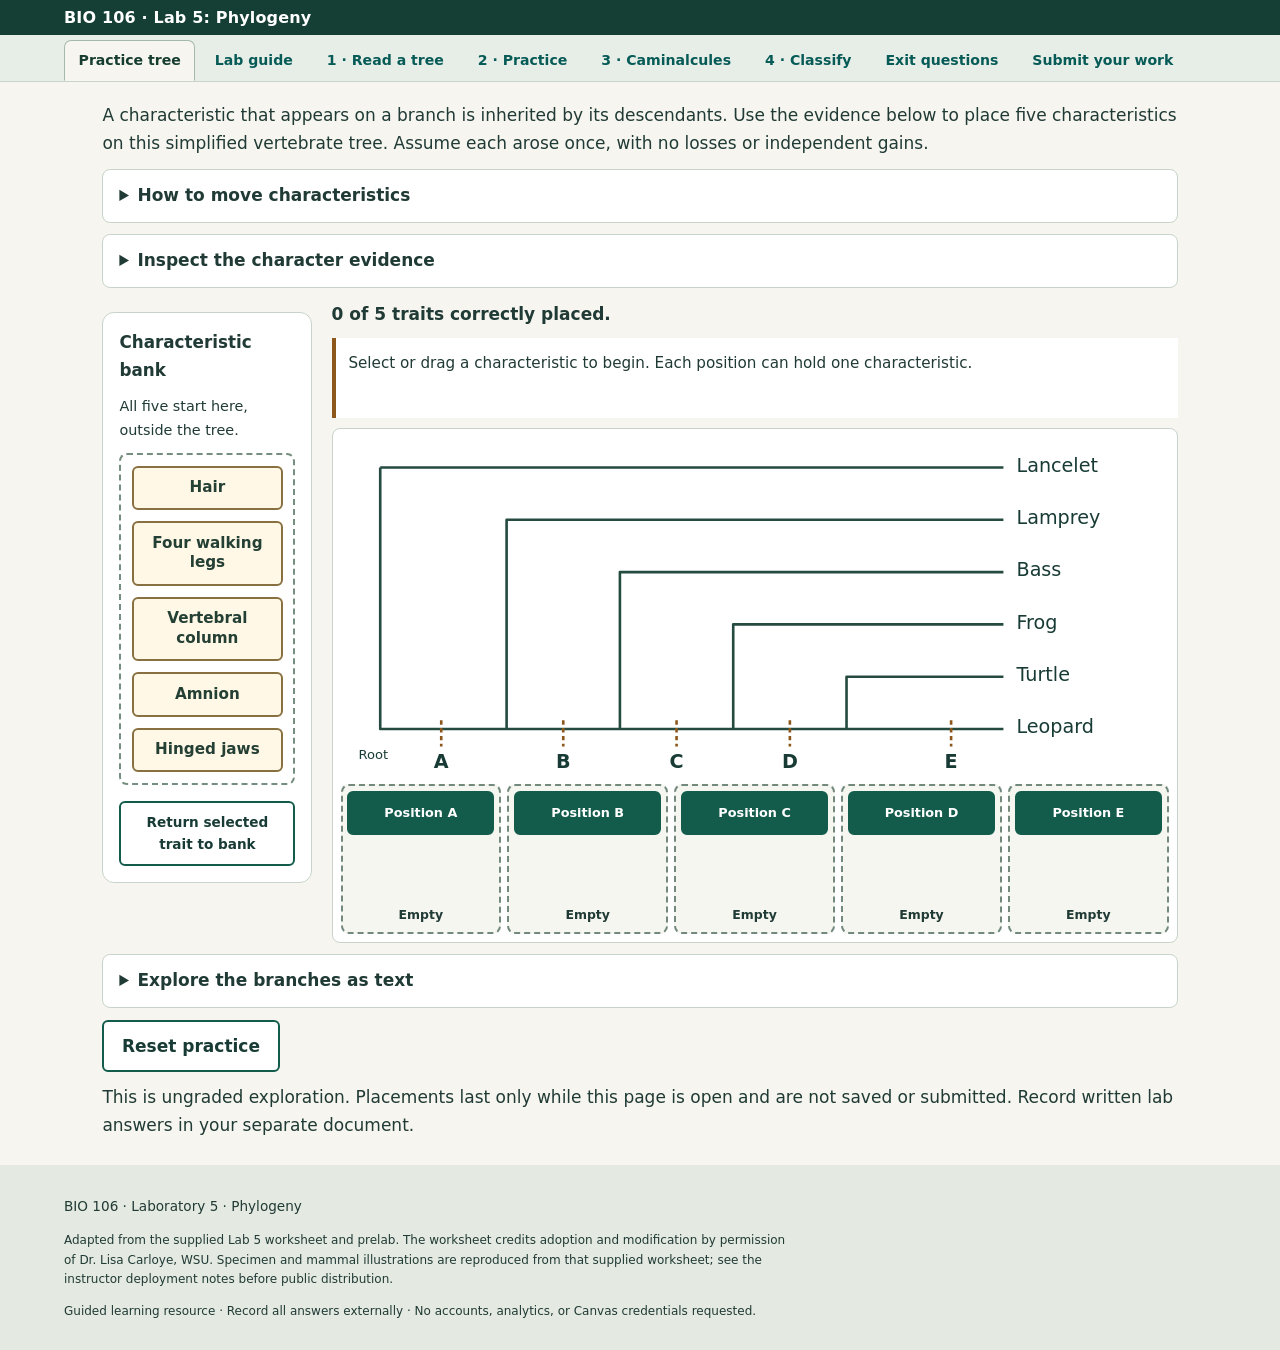
==== commit 673c99d9: "Use a thin title strip and compact activity navigation without repeated headings" ====
--- a/index.html
+++ b/index.html
@@ -3,7 +3,7 @@
 <head><meta charset="utf-8"><meta name="viewport" content="width=device-width, initial-scale=1"><meta name="description" content="BIO 106 interactive laboratory on phylogenetic trees, character matrices, and evolutionary hypotheses."><title>Lab 5 • Phylogeny | BIO 106</title><link rel="stylesheet" href="styles.css"><link rel="stylesheet" href="practice.css"><link rel="stylesheet" href="tabs.css"><script src="lab.js" defer></script><link rel="stylesheet" href="caminalcules.css"><script src="caminalcules.js" defer></script><script src="tabs.js" defer></script></head>
 <body>
 <a class="skip" href="#main">Skip to lab</a>
-<header class="compact-banner"><div class="course">BIO 106 <span>EVOLUTION &amp; BIODIVERSITY</span></div><div class="hero"><h1>Lab 5: Phylogeny</h1><p class="lede">Explore evolutionary relationships, build trees, and follow the evidence.</p></div></header>
+<header class="compact-banner"><h1>BIO 106 <span aria-hidden="true">·</span> Lab 5: Phylogeny</h1></header>
 <nav aria-label="Lab sections"><a href="#warmup">Practice tree</a><a href="#start">Lab guide</a><a href="#read">1 · Read a tree</a><a href="#practice">2 · Practice</a><a href="#build">3 · Caminalcules</a><a href="#groups">4 · Classify</a><a href="#exit">Exit questions</a><a href="#submit">Submit your work</a></nav>
 <main id="main">
 <section id="warmup" aria-labelledby="warmup-title">
@@ -26,12 +26,12 @@
 <section id="start"><p class="eyebrow">YOUR FIELD GUIDE</p><h2>From traits to evolutionary relationships</h2><p>By the end of this lab, you will interpret cladograms, distinguish ancestral and derived character states, use an outgroup, construct a character matrix and a tree, and evaluate monophyletic, paraphyletic, and polyphyletic groups. You will use homology, homoplasy, and parsimony to explain your hypotheses.</p><div class="two"><article class="card"><h3>How to work</h3><p>Open a separate answer document before you begin. Label your responses by part and question number, and create your matrices and tree drawings there. Work through the four parts in order.</p><p><strong>Type all answers outside this lab.</strong> Begin with the movable-characteristic practice tree, then follow the instructions, diagrams, and expandable explanations. Written responses stay in your separate document; practice placements are temporary and are not saved or submitted.</p></article><article class="card"><h3>Keep the original lab nearby</h3><ul><li><a href="https://wsu.instructure.com/courses/1933617/files/149938352?wrap=1" target="_blank" rel="noopener">Prelab reading (Canvas, new tab)</a></li><li><a href="https://wsu.instructure.com/courses/1933617/files/149938354?wrap=1" target="_blank" rel="noopener">Lab 5 worksheet (Canvas, new tab)</a></li></ul><p>These course files may require your WSU Canvas login. This online version adapts the worksheet activities; follow your instructor’s submission requirements.</p></article></div><h3>Before you begin</h3><p>Speciation occurs when populations become reproductively isolated and diverge. Descendants inherit traits from ancestors, but traits can also change or be lost. A phylogenetic tree is a testable hypothesis about those relationships, not a ladder of progress.</p><details><summary>Open the essential vocabulary</summary><dl><dt>Taxon (plural: taxa)</dt><dd>A named group of organisms, such as a species or genus.</dd><dt>Node</dt><dd>A branching point representing a common ancestral lineage.</dd><dt>Clade</dt><dd>An ancestor and all of its descendants. A branch can lead to a clade; a single branch alone is not the definition of a clade.</dd><dt>Sister groups</dt><dd>Two lineages that share an immediate common ancestor with each other.</dd><dt>Ancestral and derived states</dt><dd>Earlier and later states of a character relative to a particular comparison. A derived state for one group can be ancestral within a smaller group.</dd><dt>Outgroup</dt><dd>A related taxon outside the ingroup, used to help root the tree and infer ancestral states. It is not the living ancestor of the ingroup.</dd><dt>Homology</dt><dd>Similarity inherited from a common ancestor.</dd><dt>Homoplasy</dt><dd>Similarity arising through independent evolution or evolutionary reversal. Bird and bat wings as flight structures are a useful example; their underlying forelimb bones are homologous.</dd><dt>Parsimony</dt><dd>Comparing hypotheses by the number of character-state changes they require; fewer changes are preferred under this criterion, although this does not prove a tree is correct.</dd></dl></details></section>
 <section id="read"><p class="eyebrow">PART 01 · INTERPRET</p><h2>Read the branches, not the tip order</h2><p>Trace two taxa back to their most recent shared node to compare relatedness. Rotating branches around a node changes the drawing, but not the relationships. Branch lengths in these cladograms do not measure time or amount of change.</p><figure class="card"><svg id="vertebrate-tree" viewBox="0 0 850 370" role="img" aria-labelledby="vt-title vt-desc"><title id="vt-title">Simplified vertebrate cladogram</title><desc id="vt-desc">Lancelet is the outgroup. Lamprey branches next, then bass, then frog. Turtle and leopard are sisters. Vertebral column arises after lancelet branches off, hinged jaws after lamprey, four walking legs after bass, amnion after frog, and hair on the leopard branch.</desc><g class="branches"><path d="M45 35V335H760M45 35H760M150 335V95H760M265 335V155H760M390 335V215H760M520 335V275H760"/></g><g class="tip-label"><text x="770" y="40">Lancelet</text><text x="770" y="100">Lamprey</text><text x="770" y="160">Bass</text><text x="770" y="220">Frog</text><text x="770" y="280">Turtle</text><text x="770" y="340">Leopard</text></g><g class="trait-label"><text x="65" y="365">Vertebral column</text><text x="190" y="315">Hinged jaws</text><text x="290" y="295">Four walking legs</text><text x="425" y="365">Amnion</text><text x="650" y="315">Hair</text></g><g class="ticks"><path d="M95 325V345M205 325V345M330 325V345M460 325V345M700 325V345"/></g></svg><figcaption>Simplified teaching tree adapted from the worksheet. Tick marks show inferred character changes. The topology is <code>(Lancelet,(Lamprey,(Bass,(Frog,(Turtle,Leopard)))))</code>.</figcaption></figure><details><summary>Read the tree as text</summary><p>The lancelet branches outside all five vertebrates. Lamprey branches outside bass, frog, turtle, and leopard. Bass branches outside frog, turtle, and leopard. Frog branches outside turtle and leopard; turtle and leopard share the most recent node shown. Vertebral column: all except lancelet. Hinged jaws: bass, frog, turtle, leopard. Four walking legs: frog, turtle, leopard. Amnion: turtle and leopard. Hair: leopard.</p><p>In this simplified dataset the lancelet has state 0 for each character: no vertebral column, no hinged jaws, no four walking legs, no amnion, and no hair. Absence is not always ancestral in other datasets.</p></details><div id="tree-checks" class="checks"><article class="check"><h3>1. Which taxon is the outgroup?</h3><p>Consider: Lancelet / Lamprey / Leopard.</p><p>Record your answer and reasoning in your separate document.</p><details><summary>Explore the explanation after you respond</summary><p>Lancelet. The lancelet branches outside the vertebrate ingroup. It helps polarize the character states.</p></details></article><article class="check"><h3>2. On the root-to-lancelet path, do any of the five mapped derived traits arise?</h3><p>Consider: Yes / No.</p><p>Record your answer and reasoning in your separate document.</p><details><summary>Explore the explanation after you respond</summary><p>No. None of the five changes is mapped on that path in this simplified tree.</p></details></article><article class="check"><h3>3. Does a vertebral column arise along the root-to-bass path?</h3><p>Consider: Yes / No.</p><p>Record your answer and reasoning in your separate document.</p><details><summary>Explore the explanation after you respond</summary><p>Yes. The bass lineage passes through the vertebral-column change.</p></details></article><article class="check"><h3>4. Does an amnion arise along the root-to-frog path?</h3><p>Consider: Yes / No.</p><p>Record your answer and reasoning in your separate document.</p><details><summary>Explore the explanation after you respond</summary><p>No. The frog branches before the amnion change in this tree.</p></details></article><article class="check"><h3>5. How should lamprey be scored for four walking legs?</h3><p>Consider: 0: absent / 1: present.</p><p>Record your answer and reasoning in your separate document.</p><details><summary>Explore the explanation after you respond</summary><p>0: absent. Lamprey retains state 0 for this character in the worksheet dataset.</p></details></article><article class="check"><h3>6. Which taxon is sister to leopard in this tree?</h3><p>Consider: Frog / Turtle / Bass.</p><p>Record your answer and reasoning in your separate document.</p><details><summary>Explore the explanation after you respond</summary><p>Turtle. Turtle and leopard share the most recent branching node shown. Tip position alone does not determine relatedness.</p></details></article></div><h3>Make the character matrix</h3><p>For this simplified tree, score each taxon: <strong>0</strong> = ancestral state (trait absent); <strong>1</strong> = derived state (trait present). Recreate the matrix below in your separate answer document and score all 30 cells. The dashes here mark cells to complete externally.</p><div class="table-wrap" tabindex="0" role="region" aria-label="Vertebrate character matrix, scroll horizontally if needed"><table><caption>Vertebrate character matrix — recreate and complete in your separate answer document</caption><thead><tr><th scope="col">Taxon</th><th scope="col">Vertebral column</th><th scope="col">Hinged jaws</th><th scope="col">Four walking legs</th><th scope="col">Amnion</th><th scope="col">Hair</th></tr></thead><tbody><tr><th scope="row">Lancelet</th><td><span aria-label="Record externally">—</span></td><td><span aria-label="Record externally">—</span></td><td><span aria-label="Record externally">—</span></td><td><span aria-label="Record externally">—</span></td><td><span aria-label="Record externally">—</span></td></tr><tr><th scope="row">Lamprey</th><td><span aria-label="Record externally">—</span></td><td><span aria-label="Record externally">—</span></td><td><span aria-label="Record externally">—</span></td><td><span aria-label="Record externally">—</span></td><td><span aria-label="Record externally">—</span></td></tr><tr><th scope="row">Bass</th><td><span aria-label="Record externally">—</span></td><td><span aria-label="Record externally">—</span></td><td><span aria-label="Record externally">—</span></td><td><span aria-label="Record externally">—</span></td><td><span aria-label="Record externally">—</span></td></tr><tr><th scope="row">Frog</th><td><span aria-label="Record externally">—</span></td><td><span aria-label="Record externally">—</span></td><td><span aria-label="Record externally">—</span></td><td><span aria-label="Record externally">—</span></td><td><span aria-label="Record externally">—</span></td></tr><tr><th scope="row">Turtle</th><td><span aria-label="Record externally">—</span></td><td><span aria-label="Record externally">—</span></td><td><span aria-label="Record externally">—</span></td><td><span aria-label="Record externally">—</span></td><td><span aria-label="Record externally">—</span></td></tr><tr><th scope="row">Leopard</th><td><span aria-label="Record externally">—</span></td><td><span aria-label="Record externally">—</span></td><td><span aria-label="Record externally">—</span></td><td><span aria-label="Record externally">—</span></td><td><span aria-label="Record externally">—</span></td></tr></tbody></table></div><details><summary>Explore how to check your matrix</summary><p>Trace each taxon from the root to its tip. Score 1 only if the path passes a mapped gain of the character. For example, bass has a vertebral column and hinged jaws but lacks the other three mapped traits in this dataset.</p></details><h3>Explain your inference</h3><p>In your separate document, explain how the outgroup helps you infer which states are ancestral.</p></section>
 <section id="practice"><p class="eyebrow">PART 02 · INVESTIGATE</p><h2>Try the NOVA Evolution Lab</h2><p>The worksheet asks you to complete <strong>Missions 1 and 2</strong>. Open the activity, use guest access if available, and inspect traits with the magnifying glass. The original worksheet describes filled circles and a sidebar question as signs of a completed tree; the external interface may change.</p><p><a class="button" href="https://www.pbs.org/wgbh/nova/labs/lab/evolution/" target="_blank" rel="noopener">Open NOVA Evolution Lab ↗ <span class="sr-only">(new tab)</span></a></p><p>Capture evidence of both missions and upload it with your response file in Canvas. This lab does not upload or store screenshots.</p><h3>Record externally</h3><ol><li>Record completion evidence or screenshot file names for Missions 1 and 2.</li><li>Describe one tree you revised. Which trait changed your hypothesis?</li></ol><details><summary>If NOVA is unavailable or inaccessible</summary><p>Contact your instructor to agree on equivalent evidence. The guided activities here support tree interpretation and character-matrix practice, but do not certify NOVA mission completion. Describe the barrier and the work you completed in your separate answer document; do not record a mission as complete unless you completed it.</p></details></section>
-<section id="build"><p class="eyebrow">PART 03 · CONSTRUCT</p><h2>Meet the Caminalcules</h2><p>These fictional organisms let you reason from visible evidence. Taxon A is the outgroup. Inspect each taxon on the left, then assign taxa to the tree on the right. Compare the observations and try alternative arrangements. There is no single graded placement: defend your hypothesis with evidence.</p><noscript><div class="specimens" id="specimens"><figure class="specimen"><img src="assets/image7.png" alt="Caminalcule A. See the text observation guide below for a feature description." loading="lazy"><figcaption>Taxon A · Outgroup</figcaption></figure><figure class="specimen"><img src="assets/image8.png" alt="Caminalcule I. See the text observation guide below for a feature description." loading="lazy"><figcaption>Taxon I</figcaption></figure><figure class="specimen"><img src="assets/image10.png" alt="Caminalcule G. See the text observation guide below for a feature description." loading="lazy"><figcaption>Taxon G</figcaption></figure><figure class="specimen"><img src="assets/image9.png" alt="Caminalcule F. See the text observation guide below for a feature description." loading="lazy"><figcaption>Taxon F</figcaption></figure><figure class="specimen"><img src="assets/image11.png" alt="Caminalcule E. See the text observation guide below for a feature description." loading="lazy"><figcaption>Taxon E</figcaption></figure><figure class="specimen"><img src="assets/image12.png" alt="Caminalcule D. See the text observation guide below for a feature description." loading="lazy"><figcaption>Taxon D</figcaption></figure></div><details><summary>Text observation guide for the specimens</summary><p>Use these descriptions alongside the images. They describe visible features, not a predetermined evolutionary order. If a feature is ambiguous, record uncertainty rather than inventing a state.</p><ul><li><strong>A:</strong> elongated oval body, one narrow stalk ending in a rectangular tip, small side protrusion, short dark curved body mark, dotted body edge; no visible rear flippers.</li><li><strong>I:</strong> oval body with long pointed projections around a central head, dark head spots, short curved body mark, dotted body edge, broad divided rear appendage.</li><li><strong>G:</strong> similar pointed head projections and central spotted head, short curved body mark, dotted body edge, two narrow pointed rear appendages.</li><li><strong>F:</strong> elongated body with two large dark bars and several small round body spots, a round-tipped stalk and branching head appendage, dotted edge, small lobed rear appendages.</li><li><strong>E:</strong> elongated body with two large dark bars and small round body spots, branching appendages on both sides of the head, dotted edge, small lobed rear appendages.</li><li><strong>D:</strong> elongated body with two large dark bars and several irregular dark body patches, branching appendages on both sides of the head, dotted edge, small lobed rear appendages.</li></ul></details><p>JavaScript is required to assign taxa and receive observations. Use these specimens to draw a hypothesis externally.</p></noscript>
+<section id="build"><p class="eyebrow">PART 03 · CONSTRUCT</p><h2>Meet the Caminalcules</h2><p>Click a taxon, then a tree tip. Tip 1 is the outgroup branch for A. Try different patterns; use Feedback to compare your hypotheses. Record written answers separately.</p><noscript><div class="specimens" id="specimens"><figure class="specimen"><img src="assets/image7.png" alt="Caminalcule A. See the text observation guide below for a feature description." loading="lazy"><figcaption>Taxon A · Outgroup</figcaption></figure><figure class="specimen"><img src="assets/image8.png" alt="Caminalcule I. See the text observation guide below for a feature description." loading="lazy"><figcaption>Taxon I</figcaption></figure><figure class="specimen"><img src="assets/image10.png" alt="Caminalcule G. See the text observation guide below for a feature description." loading="lazy"><figcaption>Taxon G</figcaption></figure><figure class="specimen"><img src="assets/image9.png" alt="Caminalcule F. See the text observation guide below for a feature description." loading="lazy"><figcaption>Taxon F</figcaption></figure><figure class="specimen"><img src="assets/image11.png" alt="Caminalcule E. See the text observation guide below for a feature description." loading="lazy"><figcaption>Taxon E</figcaption></figure><figure class="specimen"><img src="assets/image12.png" alt="Caminalcule D. See the text observation guide below for a feature description." loading="lazy"><figcaption>Taxon D</figcaption></figure></div><details><summary>Text observation guide for the specimens</summary><p>Use these descriptions alongside the images. They describe visible features, not a predetermined evolutionary order. If a feature is ambiguous, record uncertainty rather than inventing a state.</p><ul><li><strong>A:</strong> elongated oval body, one narrow stalk ending in a rectangular tip, small side protrusion, short dark curved body mark, dotted body edge; no visible rear flippers.</li><li><strong>I:</strong> oval body with long pointed projections around a central head, dark head spots, short curved body mark, dotted body edge, broad divided rear appendage.</li><li><strong>G:</strong> similar pointed head projections and central spotted head, short curved body mark, dotted body edge, two narrow pointed rear appendages.</li><li><strong>F:</strong> elongated body with two large dark bars and several small round body spots, a round-tipped stalk and branching head appendage, dotted edge, small lobed rear appendages.</li><li><strong>E:</strong> elongated body with two large dark bars and small round body spots, branching appendages on both sides of the head, dotted edge, small lobed rear appendages.</li><li><strong>D:</strong> elongated body with two large dark bars and several irregular dark body patches, branching appendages on both sides of the head, dotted edge, small lobed rear appendages.</li></ul></details><p>JavaScript is required to assign taxa and receive observations. Use these specimens to draw a hypothesis externally.</p></noscript>
 <div id="cam-explorer" hidden>
-<details><summary>How to explore and read the observations</summary><p>Hover over or focus a taxon for its description; tap selects it and shows its description. Press Escape to dismiss a popup. Drag a taxon onto a tip, or select the taxon and then activate a tip with click, tap, Enter, or Space. You can move taxa between tips and return them to the bank.</p><p>Tip 1 is the outgroup branch. Change the branching pattern to compare three possible scaffolds; these examples do not cover every possible tree. Keep written reasoning, your own matrix, and your final tree in your separate document. Placements are temporary.</p><p>Observations use five illustrative binary characters: rear appendages, pointed head projections, two dark body bars, small round body spots, and branching appendages on both sides of the head. These are provisional visual scores, not an answer key. They omit differences such as broad versus narrow rear appendages. Recheck features against the images and your own definitions.</p></details>
-<div class="cam-workspace"><aside aria-label="Caminalcule taxon bank"><div id="cam-bank" class="cam-bank"></div><div class="cam-bank-actions"><button id="cam-return" type="button" class="secondary">Return selected taxon</button><button id="cam-reset" type="button" class="secondary">Reset exploration</button></div></aside>
+<details><summary>How to explore and read the observations</summary><p>Click a taxon or occupied tip, then another tip to place or move it. Keyboard: Enter or Space. Hover for details; Escape dismisses. Feedback opens the latest commentary and earlier events (up to 50, cleared on reset or reload). Click outside or press Escape to close it.</p><p>Tip 1 is the outgroup branch. Change the branching pattern to compare three possible scaffolds; these examples do not cover every possible tree. Keep written reasoning, your own matrix, and your final tree in your separate document. Placements are temporary.</p><p>Observations use five illustrative binary characters: rear appendages, pointed head projections, two dark body bars, small round body spots, and branching appendages on both sides of the head. These are provisional visual scores, not an answer key. They omit differences such as broad versus narrow rear appendages. Recheck features against the images and your own definitions.</p></details>
+<p id="cam-selection-status" role="status">Click a taxon, then click a tip space.</p><div class="cam-workspace"><aside aria-label="Caminalcule taxon bank"><div id="cam-bank" class="cam-bank"></div><div class="cam-bank-actions"><button id="cam-return" type="button" class="secondary">Return selected taxon</button><button id="cam-reset" type="button" class="secondary">Reset exploration</button></div></aside>
 <div class="cam-tree-area"><div class="cam-shape-controls"><button id="cam-shape" type="button" class="secondary">Change branching pattern</button><span id="cam-shape-label"></span></div><div id="cam-canvas" class="cam-canvas"></div><details><summary>Read the current tree as text</summary><div id="cam-tree-text"></div></details></div></div>
-<div id="cam-observations" class="cam-feedback" role="status" aria-live="polite" aria-atomic="true"></div></div><h3>1. Define observable characters</h3><p>Choose up to eight binary characters; use as many as you need. Define both states precisely. Example: “rear appendages: 0 = absent, 1 = present.” Do not equate 0 with ancestral until you have compared the outgroup. Avoid counting the same feature twice.</p><p>In your separate document, number your characters and list each character name, its state 0 definition, and its state 1 definition.</p><h3>2. Score your specimens</h3><p>Recreate this matrix in your separate document. Score 0 or 1 using your definitions, or “?” for unknown or uncertain. Columns correspond to your numbered characters; omit unused columns.</p><div class="table-wrap" tabindex="0" role="region" aria-label="Caminalcule character matrix, scroll horizontally if needed"><table><caption>Caminalcule character matrix — recreate and complete in your separate answer document</caption><thead><tr><th scope="col">Taxon</th><th scope="col">Character 1</th><th scope="col">Character 2</th><th scope="col">Character 3</th><th scope="col">Character 4</th><th scope="col">Character 5</th><th scope="col">Character 6</th><th scope="col">Character 7</th><th scope="col">Character 8</th></tr></thead><tbody><tr><th scope="row">A</th><td><span aria-label="Record externally">—</span></td><td><span aria-label="Record externally">—</span></td><td><span aria-label="Record externally">—</span></td><td><span aria-label="Record externally">—</span></td><td><span aria-label="Record externally">—</span></td><td><span aria-label="Record externally">—</span></td><td><span aria-label="Record externally">—</span></td><td><span aria-label="Record externally">—</span></td></tr><tr><th scope="row">I</th><td><span aria-label="Record externally">—</span></td><td><span aria-label="Record externally">—</span></td><td><span aria-label="Record externally">—</span></td><td><span aria-label="Record externally">—</span></td><td><span aria-label="Record externally">—</span></td><td><span aria-label="Record externally">—</span></td><td><span aria-label="Record externally">—</span></td><td><span aria-label="Record externally">—</span></td></tr><tr><th scope="row">G</th><td><span aria-label="Record externally">—</span></td><td><span aria-label="Record externally">—</span></td><td><span aria-label="Record externally">—</span></td><td><span aria-label="Record externally">—</span></td><td><span aria-label="Record externally">—</span></td><td><span aria-label="Record externally">—</span></td><td><span aria-label="Record externally">—</span></td><td><span aria-label="Record externally">—</span></td></tr><tr><th scope="row">F</th><td><span aria-label="Record externally">—</span></td><td><span aria-label="Record externally">—</span></td><td><span aria-label="Record externally">—</span></td><td><span aria-label="Record externally">—</span></td><td><span aria-label="Record externally">—</span></td><td><span aria-label="Record externally">—</span></td><td><span aria-label="Record externally">—</span></td><td><span aria-label="Record externally">—</span></td></tr><tr><th scope="row">E</th><td><span aria-label="Record externally">—</span></td><td><span aria-label="Record externally">—</span></td><td><span aria-label="Record externally">—</span></td><td><span aria-label="Record externally">—</span></td><td><span aria-label="Record externally">—</span></td><td><span aria-label="Record externally">—</span></td><td><span aria-label="Record externally">—</span></td><td><span aria-label="Record externally">—</span></td></tr><tr><th scope="row">D</th><td><span aria-label="Record externally">—</span></td><td><span aria-label="Record externally">—</span></td><td><span aria-label="Record externally">—</span></td><td><span aria-label="Record externally">—</span></td><td><span aria-label="Record externally">—</span></td><td><span aria-label="Record externally">—</span></td><td><span aria-label="Record externally">—</span></td><td><span aria-label="Record externally">—</span></td></tr></tbody></table></div><h3>TA check-in</h3><p>Discuss your character definitions and scores with your TA before building the tree. Record feedback and revisions in your separate document.</p><h3>3. Record your branching hypothesis</h3><ol><li>In your answer document, drawing tool, or on paper, start with the six taxa. Keep A separate as the outgroup.</li><li>Use your matrix to identify a pair supported as sister taxa. Connect them at a node.</li><li>Compare the remaining taxa and clades. Join two lineages at each node; revise your hypothesis as needed.</li><li>Join A to the ingroup at the root. Label every taxon and node.</li><li>Add tick marks and labels for character-state changes on internal and terminal branches. Identify each branch by its descendant taxa.</li></ol><details><summary>Explore how tree notation works</summary><p>In the example <code>(Outgroup,((P,Q),R))</code>, P and Q are sisters. Their clade is sister to R, and the outgroup branches outside all three. These placeholder taxa demonstrate notation; they do not prescribe a Caminalcule answer.</p></details><h3>4. Test and explain your hypothesis</h3><ol><li>Count the character-state changes required by your tree. Compare a competing topology using the same character scores and the parsimony criterion.</li><li>Identify any convergence or reversal, or explain why none is required. Explain how unknown scores limit your conclusions.</li><li>Predict a trait combination for a newly discovered Caminalcule that would support placement in one of your clades. What evidence could challenge your tree?</li></ol><p>Include the labeled tree, character mapping, comparison, and prediction in your separate answer document.</p></section>
+<div id="cam-selected-detail" class="cam-selected-detail" aria-live="polite"></div><h3 class="cam-feedback-heading">Placement feedback</h3><div id="cam-observations" class="cam-feedback" role="status" aria-live="polite" aria-atomic="true"></div><details class="cam-research"><summary>Research behind the feedback</summary><p>These sources support the reasoning rules. The A–I character scores are provisional observations of the supplied worksheet images, not a published answer key.</p><ol><li><a href="https://oyc.yale.edu/ecology-and-evolutionary-biology/eeb-122/lecture-15" target="_blank" rel="noopener">Yale Open Courses: Phylogeny and Systematics</a> — shared derived characters and outgroup reasoning.</li><li><a href="https://www.ableweb.org/biologylabs/wp-content/uploads/volumes/vol-33/9_Lemke.pdf" target="_blank" rel="noopener">Lemke and Jensen (2012): Exploring Systematics and Phylogenetic Reconstruction</a> — Caminalcule outgroups, character coding, and shortest-tree comparisons.</li><li><a href="https://academic.oup.com/sysbio/article-abstract/32/2/159/1680554" target="_blank" rel="noopener">Sokal (1983): A Phylogenetic Analysis of the Caminalcules I</a> — character recoding and homoplasy in the Caminalcule dataset (abstract).</li></ol><p>A good or poor fit means stronger or weaker support under these stated assumptions. Placements are not graded, and a low change count alone cannot establish the true history.</p></details></div><h3>1. Define observable characters</h3><p>Choose up to eight binary characters; use as many as you need. Define both states precisely. Example: “rear appendages: 0 = absent, 1 = present.” Do not equate 0 with ancestral until you have compared the outgroup. Avoid counting the same feature twice.</p><p>In your separate document, number your characters and list each character name, its state 0 definition, and its state 1 definition.</p><h3>2. Score your specimens</h3><p>Recreate this matrix in your separate document. Score 0 or 1 using your definitions, or “?” for unknown or uncertain. Columns correspond to your numbered characters; omit unused columns.</p><div class="table-wrap" tabindex="0" role="region" aria-label="Caminalcule character matrix, scroll horizontally if needed"><table><caption>Caminalcule character matrix — recreate and complete in your separate answer document</caption><thead><tr><th scope="col">Taxon</th><th scope="col">Character 1</th><th scope="col">Character 2</th><th scope="col">Character 3</th><th scope="col">Character 4</th><th scope="col">Character 5</th><th scope="col">Character 6</th><th scope="col">Character 7</th><th scope="col">Character 8</th></tr></thead><tbody><tr><th scope="row">A</th><td><span aria-label="Record externally">—</span></td><td><span aria-label="Record externally">—</span></td><td><span aria-label="Record externally">—</span></td><td><span aria-label="Record externally">—</span></td><td><span aria-label="Record externally">—</span></td><td><span aria-label="Record externally">—</span></td><td><span aria-label="Record externally">—</span></td><td><span aria-label="Record externally">—</span></td></tr><tr><th scope="row">I</th><td><span aria-label="Record externally">—</span></td><td><span aria-label="Record externally">—</span></td><td><span aria-label="Record externally">—</span></td><td><span aria-label="Record externally">—</span></td><td><span aria-label="Record externally">—</span></td><td><span aria-label="Record externally">—</span></td><td><span aria-label="Record externally">—</span></td><td><span aria-label="Record externally">—</span></td></tr><tr><th scope="row">G</th><td><span aria-label="Record externally">—</span></td><td><span aria-label="Record externally">—</span></td><td><span aria-label="Record externally">—</span></td><td><span aria-label="Record externally">—</span></td><td><span aria-label="Record externally">—</span></td><td><span aria-label="Record externally">—</span></td><td><span aria-label="Record externally">—</span></td><td><span aria-label="Record externally">—</span></td></tr><tr><th scope="row">F</th><td><span aria-label="Record externally">—</span></td><td><span aria-label="Record externally">—</span></td><td><span aria-label="Record externally">—</span></td><td><span aria-label="Record externally">—</span></td><td><span aria-label="Record externally">—</span></td><td><span aria-label="Record externally">—</span></td><td><span aria-label="Record externally">—</span></td><td><span aria-label="Record externally">—</span></td></tr><tr><th scope="row">E</th><td><span aria-label="Record externally">—</span></td><td><span aria-label="Record externally">—</span></td><td><span aria-label="Record externally">—</span></td><td><span aria-label="Record externally">—</span></td><td><span aria-label="Record externally">—</span></td><td><span aria-label="Record externally">—</span></td><td><span aria-label="Record externally">—</span></td><td><span aria-label="Record externally">—</span></td></tr><tr><th scope="row">D</th><td><span aria-label="Record externally">—</span></td><td><span aria-label="Record externally">—</span></td><td><span aria-label="Record externally">—</span></td><td><span aria-label="Record externally">—</span></td><td><span aria-label="Record externally">—</span></td><td><span aria-label="Record externally">—</span></td><td><span aria-label="Record externally">—</span></td><td><span aria-label="Record externally">—</span></td></tr></tbody></table></div><h3>TA check-in</h3><p>Discuss your character definitions and scores with your TA before building the tree. Record feedback and revisions in your separate document.</p><h3>3. Record your branching hypothesis</h3><ol><li>In your answer document, drawing tool, or on paper, start with the six taxa. Keep A separate as the outgroup.</li><li>Use your matrix to identify a pair supported as sister taxa. Connect them at a node.</li><li>Compare the remaining taxa and clades. Join two lineages at each node; revise your hypothesis as needed.</li><li>Join A to the ingroup at the root. Label every taxon and node.</li><li>Add tick marks and labels for character-state changes on internal and terminal branches. Identify each branch by its descendant taxa.</li></ol><details><summary>Explore how tree notation works</summary><p>In the example <code>(Outgroup,((P,Q),R))</code>, P and Q are sisters. Their clade is sister to R, and the outgroup branches outside all three. These placeholder taxa demonstrate notation; they do not prescribe a Caminalcule answer.</p></details><h3>4. Test and explain your hypothesis</h3><ol><li>Count the character-state changes required by your tree. Compare a competing topology using the same character scores and the parsimony criterion.</li><li>Identify any convergence or reversal, or explain why none is required. Explain how unknown scores limit your conclusions.</li><li>Predict a trait combination for a newly discovered Caminalcule that would support placement in one of your clades. What evidence could challenge your tree?</li></ol><p>Include the labeled tree, character mapping, comparison, and prediction in your separate answer document.</p></section>
 <section id="groups"><p class="eyebrow">PART 04 · CLASSIFY</p><h2>Which groups tell an evolutionary story?</h2><p><strong>Monophyletic:</strong> an ancestor and all descendants. <strong>Paraphyletic:</strong> an ancestor and some, but not all, descendants. <strong>Polyphyletic:</strong> a grouping assembled from separate lineages that excludes their most recent common ancestor as a member. All organisms ultimately share ancestry; polyphyletic does not mean “no common ancestor.”</p><figure class="card"><img src="assets/image14.jpeg" alt="Mammal tree with even-toed ungulates, hippopotamuses, cetaceans, seals, bears, and other carnivores. Complete relationships and highlighted groups are described below." class="mammals"><figcaption>Worksheet mammal example. Read the descriptions below for the relationships and grouping boundaries.</figcaption></figure><p>The tree separates an ungulate lineage from a carnivore lineage. Within the ungulate lineage, other even-toed ungulates are sister to hippopotamuses plus cetaceans. Within carnivores, seals are sister to bears plus other carnivores. All three ungulate tips plus their ancestor form a clade. Excluding cetaceans from that group makes it paraphyletic. Grouping cetaceans with seals for aquatic adaptations makes a polyphyletic group.</p><div id="group-checks" class="checks"><article class="check"><h3>1. Other even-toed ungulates + hippopotamuses + cetaceans, including their ancestor:</h3><p>Consider: Monophyletic / Paraphyletic / Polyphyletic.</p><p>Record your answer and reasoning in your separate document.</p><details><summary>Explore the explanation after you respond</summary><p>Monophyletic. This includes the ancestor and all descendants of that node in the example.</p></details></article><article class="check"><h3>2. That same ancestral group with cetaceans excluded:</h3><p>Consider: Monophyletic / Paraphyletic / Polyphyletic.</p><p>Record your answer and reasoning in your separate document.</p><details><summary>Explore the explanation after you respond</summary><p>Paraphyletic. The grouping retains the ancestor but leaves out a descendant lineage.</p></details></article><article class="check"><h3>3. Cetaceans + seals grouped by independently evolved aquatic adaptations:</h3><p>Consider: Monophyletic / Paraphyletic / Polyphyletic.</p><p>Record your answer and reasoning in your separate document.</p><details><summary>Explore the explanation after you respond</summary><p>Polyphyletic. This grouping combines separate lineages using homoplastic features and excludes their most recent common ancestor as a group member.</p></details></article><article class="check"><h3>4. Hair inherited by humans and dogs from their common ancestor is:</h3><p>Consider: Homology / Homoplasy.</p><p>Record your answer and reasoning in your separate document.</p><details><summary>Explore the explanation after you respond</summary><p>Homology. Their hair is similar because of inheritance from a shared ancestor.</p></details></article><article class="check"><h3>5. A lineage loses a derived feature and returns to an earlier state. This is:</h3><p>Consider: A reversal, a form of homoplasy / Proof it is the outgroup.</p><p>Record your answer and reasoning in your separate document.</p><details><summary>Explore the explanation after you respond</summary><p>A reversal, a form of homoplasy. An ancestral-looking state can arise through reversal. Outgroup status depends on relationships, not appearance alone.</p></details></article></div><h3>Record externally</h3><ol><li>List the taxonomic ranks from most to least inclusive, starting with Domain and Kingdom.</li><li>Explain why modern classifications aim to recognize monophyletic groups.</li></ol><details><summary>Review the rank order after you respond</summary><p>Domain → Kingdom → Phylum → Class → Order → Family → Genus → Species.</p></details></section>
 <section id="exit"><p class="eyebrow">EXIT QUESTIONS · APPLY</p><h2>Use evidence to explain your tree</h2><p>Write these responses in your separate document for instructor review. There is no answer reveal for these questions. This is a redrawn version of the worksheet’s A–G topology with <strong>explicit node and trait labels</strong> for the online questions.</p><figure class="card"><svg viewBox="0 0 800 370" role="img" aria-labelledby="exit-title exit-desc"><title id="exit-title">Exit question tree with seven taxa</title><desc id="exit-desc">Node 1 splits A from all other taxa. Node 2 splits B plus C from D plus E plus F plus G. Node 3 splits B from C. Node 4 splits G from D plus E plus F. Node 5 splits F from D plus E. Node 6 splits D from E. Trait 1 arises on the branch from node 2 to node 4. Trait 2 arises on the branch from node 5 to node 6.</desc><g class="branches"><path d="M50 40V330H400V285M50 40H90M400 285H200V90M200 90H160V40M200 90H240V40M400 285H570V235M570 235H730V40M570 235H490V180M490 180H650V40M490 180H410V90M410 90H370V40M410 90H450V40"/></g><g class="tip-label"><text x="83" y="28">A</text><text x="153" y="28">B</text><text x="233" y="28">C</text><text x="363" y="28">D</text><text x="443" y="28">E</text><text x="643" y="28">F</text><text x="723" y="28">G</text></g><g class="node-label"><text x="410" y="350">Node 1</text><text x="405" y="280">Node 2</text><text x="165" y="120">Node 3</text><text x="580" y="255">Node 4</text><text x="500" y="200">Node 5</text><text x="375" y="80">Node 6</text></g><g class="ticks"><path d="M475 275V295M400 135H420"/></g><g class="trait-label"><text x="470" y="315">Trait 1</text><text x="425" y="145">Trait 2</text></g></svg><figcaption>Topology: <code>(A,((B,C),(((D,E),F),G)))</code>. Trait 1 occurs between nodes 2 and 4; trait 2 between nodes 5 and 6. Assume no losses or independent gains of these traits.</figcaption></figure><details><summary>Node relationships in text</summary><ul><li>Node 1: A and the lineage containing B–G.</li><li>Node 2: the B–C lineage and the D–G lineage.</li><li>Node 3: B and C.</li><li>Node 4: G and the D–E–F lineage.</li><li>Node 5: F and the D–E lineage.</li><li>Node 6: D and E.</li></ul></details><ol><li>Which node is the most recent common ancestor of B and C?</li><li>Which node is the most recent common ancestor of A and B?</li><li>Which species is the outgroup? Explain how you know.</li><li>List all species that inherit trait 1.</li><li>List all species that inherit trait 2.</li><li>Which species is/are most closely related to E? Explain using the node relationships.</li><li>Which species is/are most closely related to F? Explain why tip spacing does not determine the answer.</li><li>Define a monophyletic group on this tree. List every taxon and labeled node included, and explain its boundary.</li><li>Define a paraphyletic group on this tree. List its taxa and included nodes, and identify the excluded descendant lineage(s).</li><li>Propose a polyphyletic grouping on this tree. List its taxa and any included nodes, identify the excluded common ancestral node, and explain your reasoning.</li></ol></section>
 <section id="submit"><p class="eyebrow">FINISH · SUBMIT YOUR EVIDENCE</p><h2>Bring your reasoning to Canvas</h2><p>Review your separate answer document. Include labeled responses for each part, both character matrices, your Caminalcule tree with mapped changes, your parsimony comparison and prediction, and all exit responses.</p><p>Save that document and submit it through your Canvas assignment with NOVA Missions 1 and 2 evidence and any additional materials your instructor requests. Follow your instructor’s file-format and submission requirements.</p><p>This lab page contains no response fields and does not collect, store, or submit student answers.</p></section>
--- a/styles.css
+++ b/styles.css
@@ -1,11 +1,11 @@
 :root{color-scheme:light;--ink:#183b35;--accent:#135c4b;--paper:#f6f5ef;--line:#c8d4cb;--gold:#efbe62}*{box-sizing:border-box}html{scroll-behavior:auto;scroll-padding-top:1rem}body{margin:0;background:var(--paper);color:#203a35;font:17px/1.65 system-ui,-apple-system,"Segoe UI",sans-serif}a{color:#075b57;text-underline-offset:.2em}a:hover{text-decoration-thickness:3px}button,input,select,textarea{font:inherit}button,.button{display:inline-block;min-height:44px;padding:.65rem 1.1rem;border:2px solid var(--accent);border-radius:6px;background:var(--accent);color:white;font-weight:650;text-decoration:none;cursor:pointer}button:hover,.button:hover{background:#0b4437}button:disabled{opacity:.6;cursor:not-allowed}button.secondary{background:white;color:var(--ink)}:focus-visible{outline:3px solid #974700;outline-offset:4px}.skip{position:absolute;left:1rem;top:-100px;z-index:10;background:white;padding:1rem}.skip:focus{top:1rem}header{position:relative;overflow:hidden;background:#153e34;color:#fff;padding:2rem max(5vw,1.2rem) 4rem}.course{font-weight:800;letter-spacing:.12em;border-bottom:1px solid #77968b;padding-bottom:1.3rem}.course span{font-weight:400;font-size:.75rem;margin-left:1rem}.hero{position:relative;z-index:1;max-width:680px;padding-top:2.2rem}.eyebrow{font-size:.8rem;letter-spacing:.16em;font-weight:800;color:var(--accent);margin:0 0 .8rem}header .eyebrow{color:#f4ce87}h1{font:clamp(3rem,6.5vw,5.5rem)/1.04 Georgia,serif;letter-spacing:-.035em;margin:0 0 1.4rem}h2{font:clamp(1.9rem,3.3vw,2.7rem)/1.16 Georgia,serif;margin:.2rem 0 1.4rem;letter-spacing:-.025em}h3{font-size:1.18rem;margin:1.8rem 0 .6rem}.lede{max-width:580px;font-size:1.16rem;color:#e2eae4}.tags{display:flex;gap:.7rem;flex-wrap:wrap;margin-top:1.8rem}.tags span{border:1px solid #8aa89c;border-radius:30px;padding:.25rem 1rem;font-size:.85rem}.hero-tree{position:absolute;right:3%;bottom:20px;width:36%;max-width:440px;opacity:.28}.hero-tree path{fill:none;stroke:#dfc288;stroke-width:3}.hero-tree circle{fill:#efbe62}nav{display:flex;gap:1.1rem;flex-wrap:wrap;padding:1.2rem max(5vw,1.2rem);background:#fff;border-bottom:1px solid var(--line);font-size:.88rem;font-weight:700}nav a{padding:.3rem 0}main{max-width:1120px;margin:auto;padding:0 1.4rem}section{padding:3.8rem 0;border-bottom:1px solid var(--line)}section>p{max-width:85ch}.two{display:grid;grid-template-columns:1fr 1fr;gap:1.2rem}.card{background:#fff;border:1px solid var(--line);border-radius:12px;padding:1.5rem;margin:1.4rem 0}.card h3:first-child{margin-top:0}figure{margin:1.5rem 0}figcaption{font-size:.9rem;margin-top:1rem;color:#445c55}svg{width:100%;height:auto}.branches path{fill:none;stroke:#254b40;stroke-width:3;stroke-linejoin:round}.ticks path{stroke:#a9541a;stroke-width:5}.tip-label{font:17px system-ui;fill:#183b35}.trait-label{font:14px system-ui;fill:#794014}.node-label{font:14px system-ui;fill:#183b35}code{white-space:normal;overflow-wrap:anywhere;font-size:.92em}details{border:1px solid var(--line);border-radius:8px;padding:1rem 1.2rem;margin:1.3rem 0;background:#fff}summary{cursor:pointer;font-weight:700;min-height:30px}dt{font-weight:750;margin-top:1rem}dd{margin-left:0}.checks{display:grid;grid-template-columns:1fr 1fr;gap:1rem}.check{border-left:4px solid #b9c9bc;background:#fff;padding:1.2rem}.check fieldset{border:0;padding:0;margin:0}.check legend{font-weight:700;margin-bottom:.7rem}.option{display:block;font-weight:400;margin:.4rem 0}.option input{margin-right:.6rem}.feedback{margin-bottom:0;font-weight:600}.table-wrap{overflow-x:auto;margin:1.2rem 0;border:1px solid var(--line);border-radius:8px}table{border-collapse:collapse;width:100%;background:#fff}caption{text-align:left;padding:1rem;font-weight:750;background:#e6eee7}th,td{border:1px solid var(--line);padding:.65rem;text-align:center}th[scope=row]{text-align:left}th{font-size:.9rem}td select{min-width:60px}label{display:block;font-weight:650;margin:1.2rem 0 .45rem}textarea,input:not([type=checkbox]):not([type=radio]),select{border:1px solid #748d83;border-radius:5px;background:#fff;color:#203a35;padding:.6rem}textarea,input:not([type=checkbox]):not([type=radio]){width:100%;max-width:100%}textarea{resize:vertical;min-height:90px}input[type=checkbox],input[type=radio]{width:20px;height:20px;vertical-align:middle;accent-color:var(--accent)}.actions{display:flex;flex-wrap:wrap;gap:.7rem;margin:1rem 0}.specimens{display:grid;grid-template-columns:repeat(3,1fr);gap:1rem}.specimen{background:#fff;border:1px solid var(--line);border-radius:10px;padding:1rem;text-align:center}.specimen img{width:100%;height:220px;object-fit:contain}.specimen figcaption{font-weight:750;color:var(--ink)}.char-row{display:grid;grid-template-columns:2rem 1fr 1fr 1fr;gap:.7rem;align-items:end;margin:.7rem 0}.char-row label{font-size:.85rem;margin:0}.char-row input{font-size:.95rem}.mammals{display:block;max-width:600px;width:100%;margin:auto;image-rendering:auto}#cam-tree ul{border-left:2px solid #87a494;padding-left:1.7rem;margin:.4rem 0;list-style:none}#cam-tree li{padding:.25rem 0}#cam-tree .tree-node{font-weight:700}footer{background:#e4eae2;padding:2rem max(5vw,1.2rem);font-size:.85rem}footer p{max-width:95ch}.notice{background:#fff0ce;padding:1rem;border:2px solid #966423}.sr-only{position:absolute;width:1px;height:1px;padding:0;margin:-1px;overflow:hidden;clip:rect(0,0,0,0);white-space:nowrap;border:0}@media(max-width:720px){.two,.checks{grid-template-columns:1fr}.hero-tree{opacity:.12;width:70%;right:-15%}.course span{display:block;margin:.5rem 0 0}.specimens{grid-template-columns:1fr 1fr}.char-row{grid-template-columns:2rem 1fr}.char-row label{grid-column:2}header{padding-bottom:2.5rem}section{padding:2.5rem 0}.card{padding:1rem}}@media(max-width:420px){.specimens{grid-template-columns:1fr}}@media print{body{background:white;color:black;font-size:11pt}header{background:white;color:black;padding:0}.course,.tags,.hero-tree,nav,.skip,button,.button,#restore,label[for=restore],#confirm-clear{display:none}header .eyebrow,.lede{color:black}h1{font-size:30pt}main{padding:0}section{padding:1rem 0;break-before:auto}h2,h3{break-after:avoid}.card,figure,.check{break-inside:avoid;border-color:#aaa}textarea{height:auto;min-height:5rem;overflow:visible}.print-answer{white-space:pre-wrap;border:1px solid #aaa;padding:.6rem;overflow-wrap:anywhere}details{display:block}footer{background:white}svg{max-height:340px}.table-wrap{overflow:visible}th,td{padding:.3rem}.checks{display:block}.specimen img{height:140px}}
 /* Compact course banner keeps the activity near the top of the page. */
 @media screen{
-  header.compact-banner{padding:.75rem max(5vw,1.2rem) 1rem}
+  header.compact-banner{padding:.35rem max(5vw,1.2rem)}
   .compact-banner .course{font-size:.75rem;line-height:1.4;padding-bottom:.45rem}
   .compact-banner .course span{font-size:.7rem}
   .compact-banner .hero{padding-top:.6rem;max-width:none}
-  .compact-banner h1{font-size:clamp(1.6rem,3vw,2rem);line-height:1.15;margin:0}
+  .compact-banner h1{font:650 1rem/1.5 system-ui,sans-serif;letter-spacing:.01em;margin:0}
   .compact-banner .lede{font-size:.95rem;line-height:1.4;margin:.35rem 0 0;max-width:none}
   nav{padding:.6rem max(5vw,1.2rem);gap:.35rem 1.1rem}
 }
--- a/tabs.css
+++ b/tabs.css
@@ -3,9 +3,11 @@
 [role=tab]{padding:.65rem .85rem;border:1px solid transparent;border-radius:7px 7px 0 0;text-decoration:none;line-height:1.3}
 [role=tab][aria-selected=true]{background:var(--paper);border-color:#a5b8aa;border-bottom-color:var(--paper);color:#163d30}
 [role=tab]:hover{background:#d7e3d8}
-.tabbed-lab section{padding:1rem 0 1.5rem;border:0;min-width:0}
-.page-controls{display:flex;gap:1rem;align-items:center;justify-content:space-between;margin:0 0 1rem;padding-bottom:.65rem;border-bottom:1px solid var(--line)}
-.page-controls button{font-size:.85rem;padding:.35rem .75rem;min-height:44px}
+.tabbed-lab section{padding:.55rem 0 1rem;border:0;min-width:0}
+.page-controls{display:flex;flex-wrap:wrap;gap:.25rem;align-items:center;margin:0 0 .55rem;padding:0 0 .4rem;background:transparent;border-bottom:1px solid var(--line)}
+.page-controls button{font-size:.8rem;padding:.25rem .65rem;min-height:36px;background:transparent;color:var(--ink);border:1px solid transparent;border-radius:4px}
+.page-controls button[aria-pressed=true]{background:#e1eadd;border-color:#9bb29e}
+.tabbed-lab .lab-page>h2,.tabbed-lab .lab-page>h3:first-child{position:absolute;width:1px;height:1px;padding:0;margin:-1px;overflow:hidden;clip-path:inset(50%);white-space:nowrap}
 .page-controls span{font-size:.85rem;font-weight:650}
 .lab-page h2{font-size:clamp(1.5rem,2.7vw,2rem);margin-bottom:.7rem}
 .lab-page>h3:first-child{margin-top:.4rem}
--- a/caminalcules.css
+++ b/caminalcules.css
@@ -1,28 +1,48 @@
-.cam-workspace{display:grid;grid-template-columns:190px minmax(0,1fr);gap:1rem;align-items:start}
-.cam-bank{display:flex;flex-direction:column;gap:.4rem;min-height:100px;border:2px dashed #81998a;padding:.5rem;border-radius:8px}
+.tabbed-lab main:has(> #build:not([hidden])){max-width:1360px}
+.cam-workspace{display:grid;grid-template-columns:340px minmax(0,1fr);gap:1.25rem;align-items:start;max-width:1320px}
+.cam-stage{display:block;min-width:0}
+.cam-nearby{position:fixed;inset:auto;margin:0;z-index:100;max-width:calc(100vw - 24px);max-height:min(70vh,460px);overflow-y:auto;overscroll-behavior:contain;background:#fff;border:2px solid #658873;border-radius:10px;padding:1rem;box-shadow:0 8px 32px #0004}
+.cam-popup-close{float:right;font-size:.8rem;padding:.3rem .5rem;margin:0 0 .5rem .5rem}
+.cam-nearby .cam-feedback-heading{margin:0;font-size:1rem}
+.cam-nearby .cam-feedback{border:0;padding:0;margin:.5rem 0 0;font-size:.85rem}
+.cam-nearby .cam-placement-lead{font-weight:750}
+.cam-nearby details{font-size:.8rem;padding:.5rem!important}
+.cam-bank{display:grid;grid-template-columns:repeat(2,minmax(0,1fr));gap:.65rem;min-height:100px;border:2px dashed #81998a;padding:.65rem;border-radius:8px}
+.cam-bank>p{grid-column:1/-1}
+.cam-bank .taxon-token{flex-direction:column;justify-content:center;text-align:center;min-height:160px;padding:.5rem;font-size:.95rem}
+.cam-bank .taxon-token img{width:100%;height:135px;max-width:190px}
+.cam-bank .taxon-card:nth-child(even) .taxon-description{left:auto;right:0}
 .taxon-card{position:relative;min-width:0}
-.taxon-token{display:flex;align-items:center;gap:.5rem;width:100%;padding:.3rem;background:white;color:#183b35;border:1px solid #81998a;font-size:.85rem;line-height:1.2;text-align:left;cursor:grab}
+.taxon-token{display:flex;align-items:center;gap:.5rem;width:100%;padding:.3rem;background:white;color:#183b35;border:1px solid #81998a;font-size:.85rem;line-height:1.2;text-align:left;cursor:pointer}
 .taxon-token img{width:42px;height:50px;object-fit:contain;background:white}
 .taxon-token:hover{background:#eef4ec;color:#183b35}
 .taxon-token[aria-pressed=true]{outline:3px solid #974700;outline-offset:2px;background:#f8edd0}
-.taxon-description{display:none;position:absolute;left:0;top:100%;z-index:20;width:min(290px,75vw);padding:.8rem;background:#173d33;color:white;border:2px solid #ebd699;border-radius:6px;font-size:.9rem;line-height:1.5;box-shadow:0 4px 12px #0003;text-align:left}
+.taxon-description{display:none;position:absolute;left:0;bottom:100%;top:auto;z-index:20;width:min(290px,75vw);padding:.8rem;background:#173d33;color:white;border:2px solid #ebd699;border-radius:6px;font-size:.9rem;line-height:1.5;box-shadow:0 4px 12px #0003;text-align:left}
+.taxon-card:hover,.taxon-card:focus-within{z-index:30}
 .taxon-card:hover>.taxon-description,.taxon-card:focus-within>.taxon-description{display:block}
 .taxon-card.dismissed>.taxon-description{display:none}
 .cam-tree-area{min-width:0}
-.cam-canvas{position:relative;aspect-ratio:800/450;background:white;border:1px solid var(--line);border-radius:8px}
+.cam-canvas{position:relative;aspect-ratio:1.5;min-height:540px;width:100%;max-width:900px;background:white;border:1px solid var(--line);border-radius:8px}
 .lab-page .cam-canvas svg{display:block;position:absolute;inset:0;width:100%;height:100%;max-height:none}
 .cam-branch{stroke:#264b3d;stroke-width:3;fill:none}
-.cam-tip{position:absolute;left:71.25%;right:1%;display:flex;align-items:center;gap:.3rem;transform:translateY(-50%);min-height:44px}
+.cam-tip{position:absolute;left:1%;right:57.5%;display:flex;align-items:center;gap:.3rem;transform:translateY(-50%);min-height:72px}
 .cam-tip-target{font-size:.75rem;padding:.3rem;min-width:44px;flex:none}
 .cam-tip .taxon-card{flex:1}
-.cam-tip .taxon-token{font-size:.75rem;padding:.15rem;gap:.15rem}
-.cam-tip .taxon-token img{width:26px;height:36px}
-.cam-tip .taxon-description{left:auto;right:0}
+.cam-tip .taxon-token{font-size:.8rem;padding:.2rem;gap:.3rem;min-height:72px}
+.cam-tip .taxon-token img{width:90px;height:72px}
+.cam-tip .taxon-description{left:0;right:auto}
 .cam-empty{font-size:.8rem;color:#526b60}
 .cam-bank-actions button{font-size:.8rem;padding:.4rem;width:100%;margin:.4rem 0}
 .cam-feedback{border-left:4px solid #a07130;background:#fff;padding:.7rem 1rem;margin-top:1rem;font-size:.9rem}
 .cam-feedback p{margin:.5rem 0}
 .cam-shape-controls{display:flex;gap:.6rem;align-items:center;flex-wrap:wrap;margin-bottom:.7rem;font-size:.85rem}
 .cam-shape-controls button{padding:.4rem;font-size:.8rem}
-@media(max-width:650px){.cam-workspace{grid-template-columns:120px minmax(0,1fr);gap:.5rem}.taxon-token{flex-direction:column;font-size:.8rem}.taxon-token img{height:40px}.cam-canvas{min-height:440px}.cam-canvas svg{height:440px!important}.cam-tip{left:64%;flex-direction:column;gap:0}.cam-tip .taxon-token{flex-direction:row}.cam-tip .taxon-token img{display:none}.cam-tip .taxon-description{width:220px}.cam-tip-target{min-height:30px}}
-@media print{.taxon-description{display:none!important}.cam-shape-controls,.cam-bank-actions{display:none}.cam-workspace{grid-template-columns:160px 1fr}}
+.cam-selected-detail{background:#edf3e9;border:1px solid #a5b8aa;border-radius:8px;padding:.7rem 1rem;margin-top:1rem}
+.cam-selected-detail h3{margin:0 0 .4rem;font-size:1rem}
+.cam-detail-specimen{float:left;width:150px;height:150px;object-fit:contain;background:white;margin:0 1rem .5rem 0;border-radius:6px}
+.cam-selected-detail::after{content:"";display:block;clear:both}
+.cam-feedback-heading{font-size:1rem;margin:1rem 0 0}
+@media(max-width:1000px){.cam-workspace{grid-template-columns:minmax(0,1fr)}.cam-bank{grid-template-columns:repeat(3,minmax(0,1fr))}.cam-bank .taxon-token{min-height:140px}.cam-bank .taxon-token img{height:105px}.cam-tree-area{width:100%;max-width:800px;margin:auto}.cam-bank-actions{display:flex;gap:.5rem}.cam-canvas{width:100%}}
+@media(max-width:600px){.cam-stage{grid-template-columns:minmax(0,1fr)}.cam-nearby{margin-top:0}.cam-nearby .cam-feedback{font-size:.9rem}}
+@media(max-width:420px){.cam-bank{grid-template-columns:repeat(2,minmax(0,1fr))}.cam-tip{right:48%}.cam-tip .taxon-token img{width:48px;height:60px}.cam-tip .taxon-token{font-size:.75rem}.cam-tip-target{min-height:44px}.cam-detail-specimen{width:110px;height:125px}.cam-tip .taxon-description{width:220px}}
+@media print{.taxon-description,.cam-nearby{display:none!important}.cam-shape-controls,.cam-bank-actions{display:none}.cam-workspace{grid-template-columns:160px 1fr}}
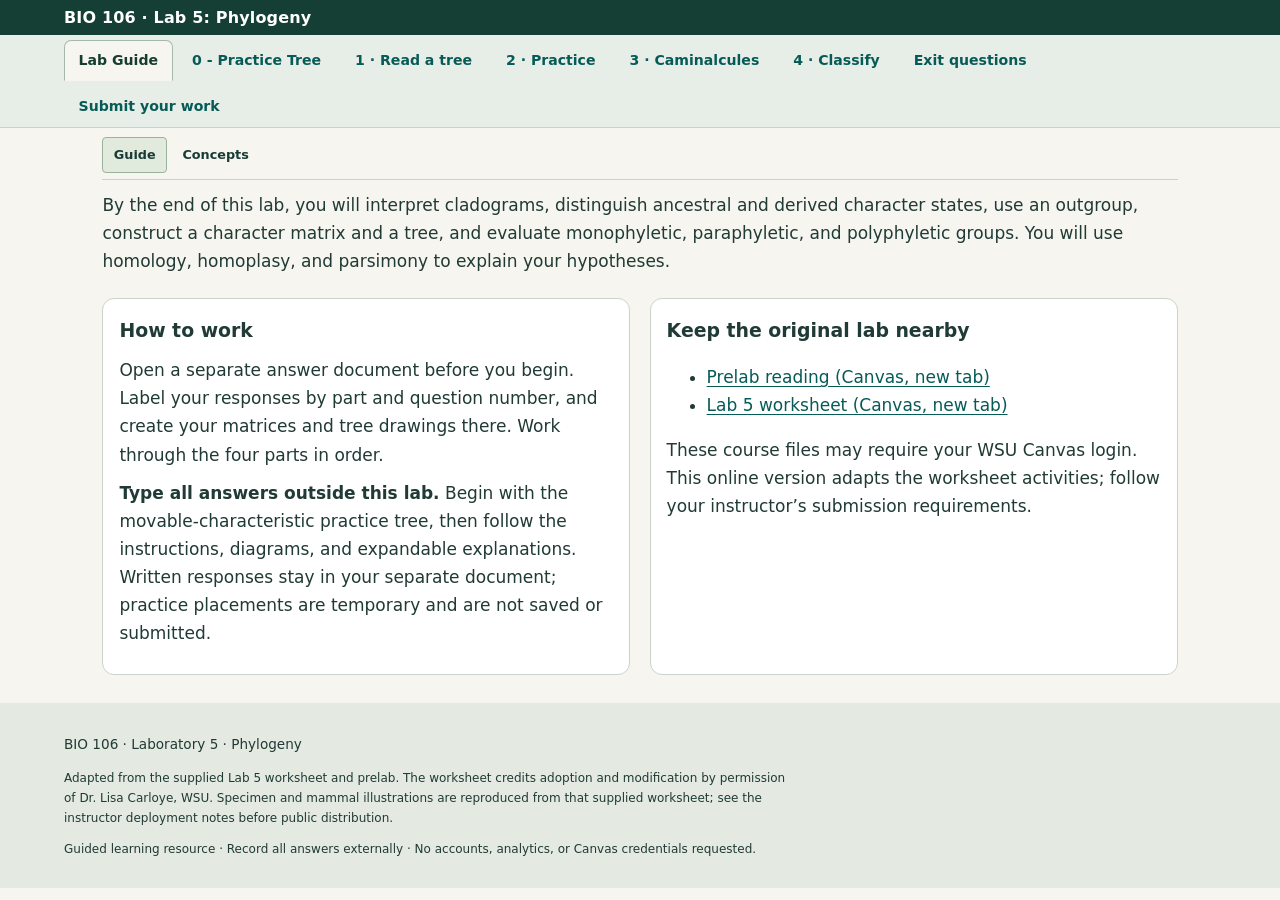
==== commit 08bff7dd: "Place Lab Guide before 0 - Practice Tree in navigation" ====
--- a/index.html
+++ b/index.html
@@ -4,7 +4,7 @@
 <body>
 <a class="skip" href="#main">Skip to lab</a>
 <header class="compact-banner"><h1>BIO 106 <span aria-hidden="true">·</span> Lab 5: Phylogeny</h1></header>
-<nav aria-label="Lab sections"><a href="#warmup">Practice tree</a><a href="#start">Lab guide</a><a href="#read">1 · Read a tree</a><a href="#practice">2 · Practice</a><a href="#build">3 · Caminalcules</a><a href="#groups">4 · Classify</a><a href="#exit">Exit questions</a><a href="#submit">Submit your work</a></nav>
+<nav aria-label="Lab sections"><a href="#start">Lab Guide</a><a href="#warmup">0 - Practice Tree</a><a href="#read">1 · Read a tree</a><a href="#practice">2 · Practice</a><a href="#build">3 · Caminalcules</a><a href="#groups">4 · Classify</a><a href="#exit">Exit questions</a><a href="#submit">Submit your work</a></nav>
 <main id="main">
 <section id="warmup" aria-labelledby="warmup-title">
 <p class="eyebrow">START HERE · PLAY WITH A TREE</p><h2 id="warmup-title">Where did each characteristic arise?</h2>
